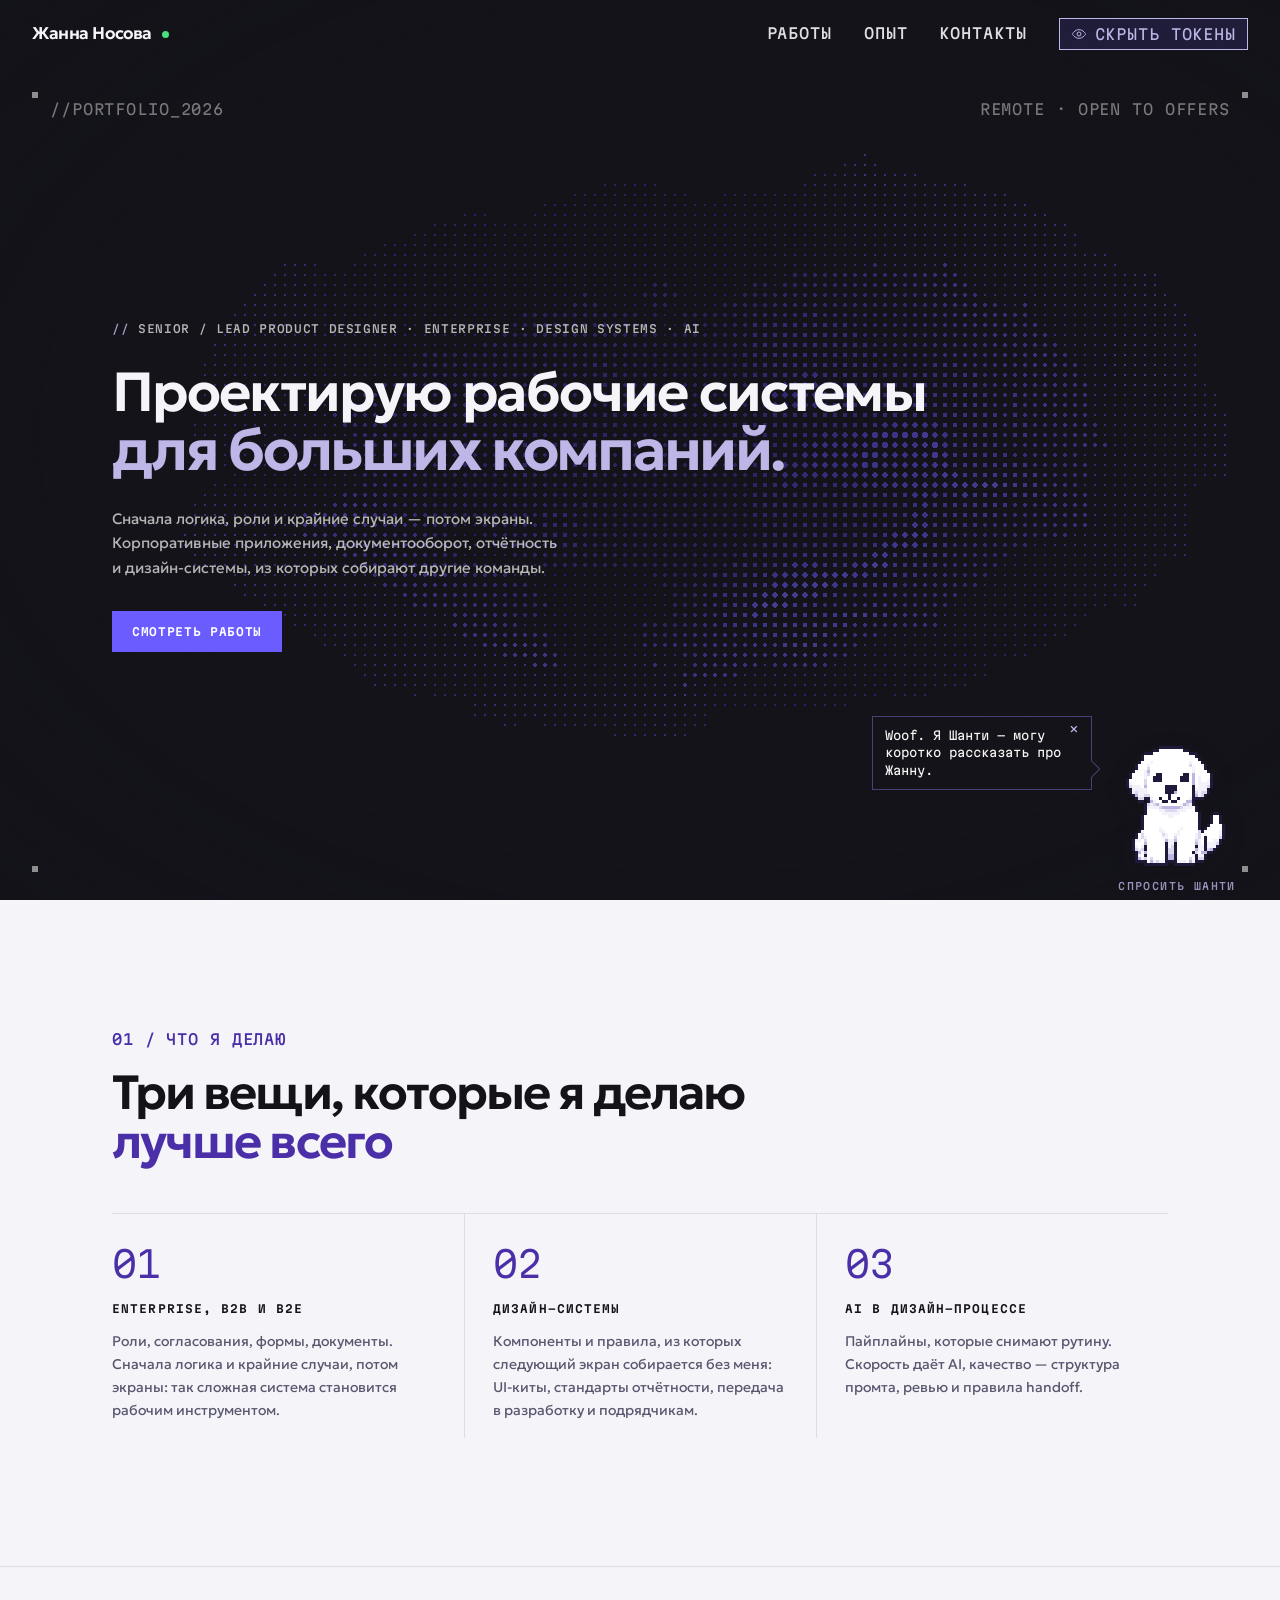
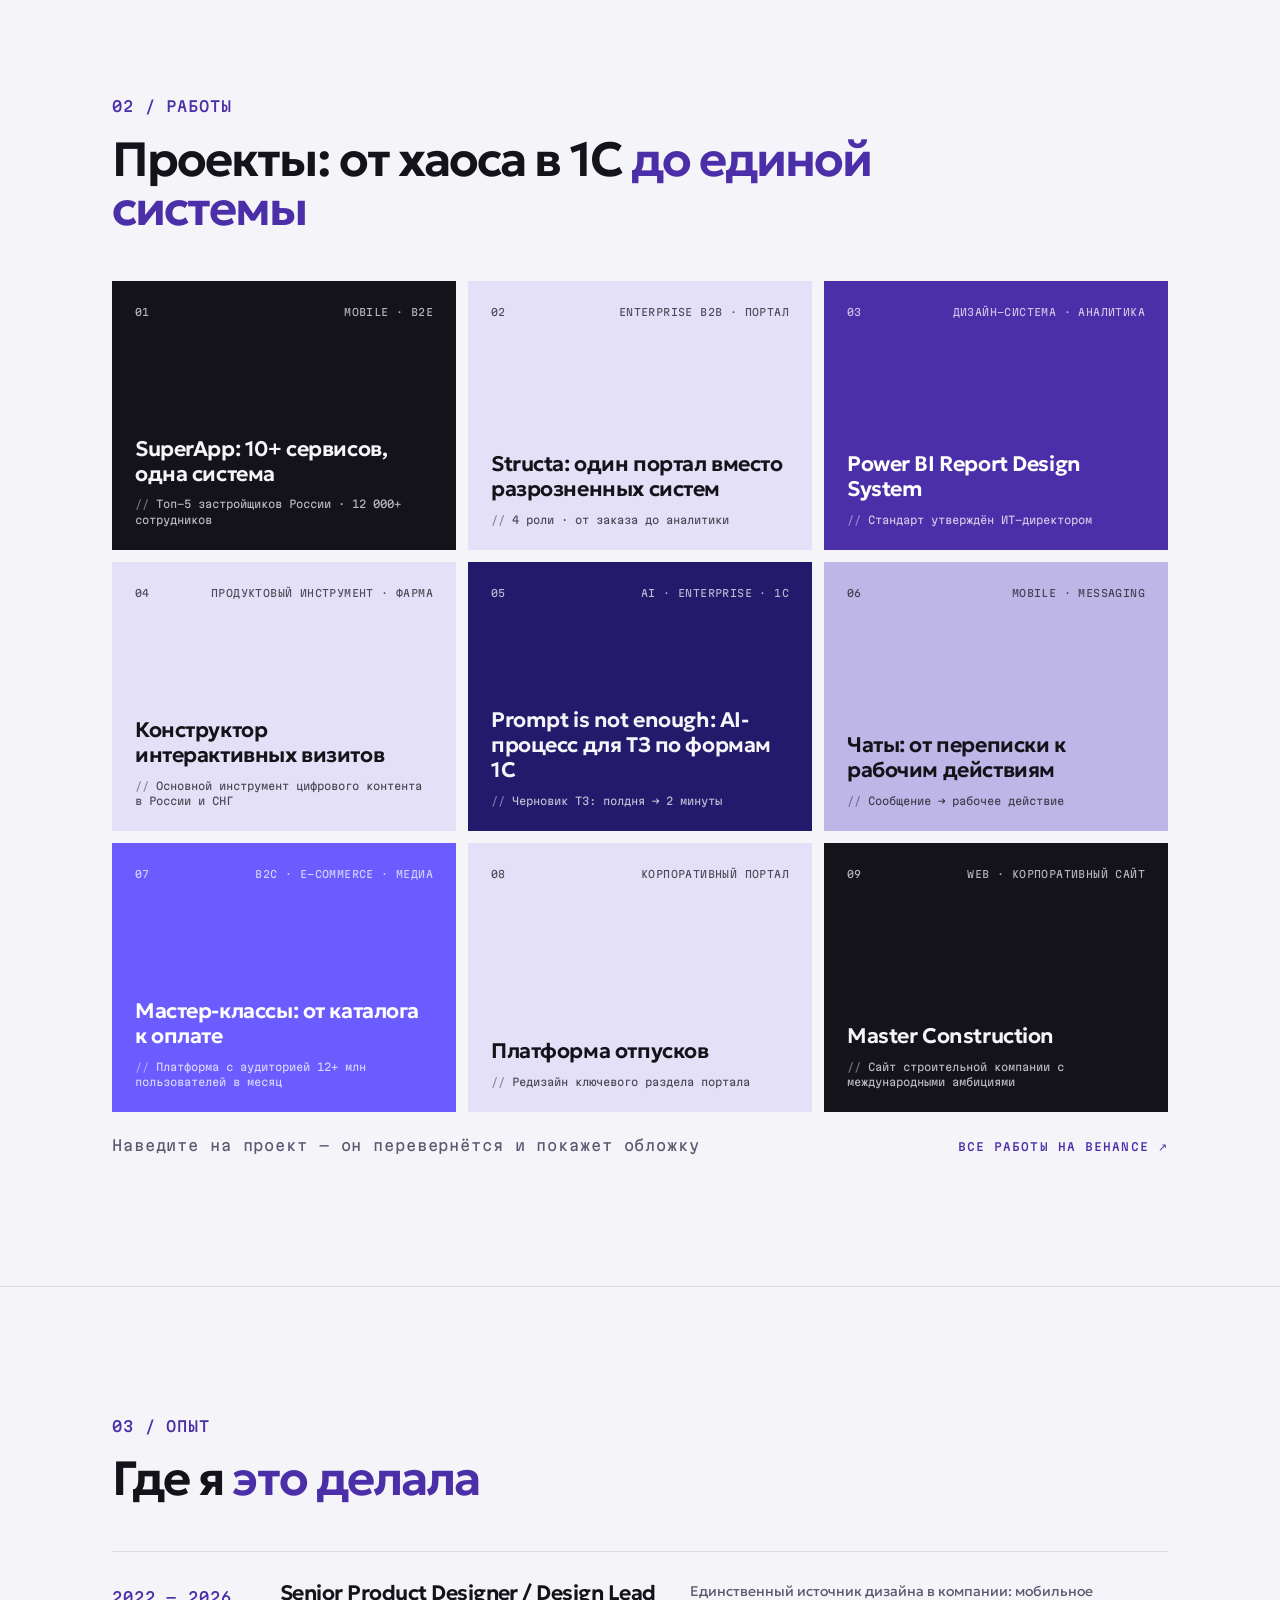
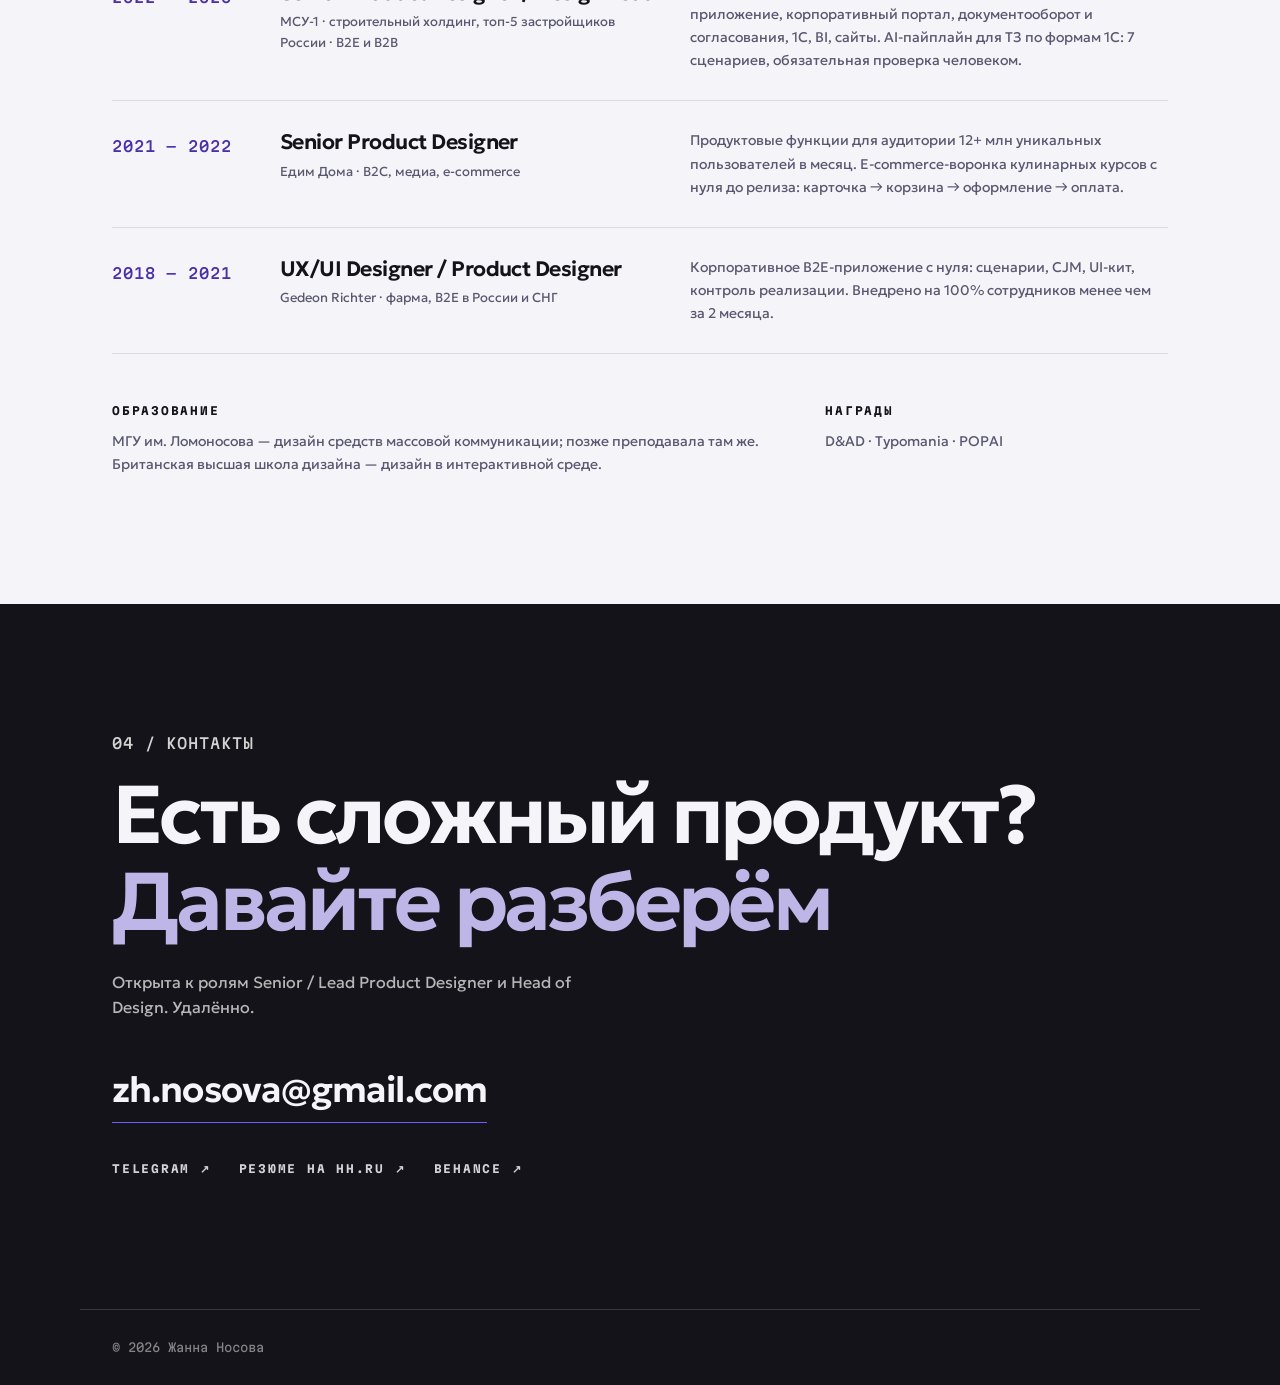
==== index.html @ f38b848e "Add files via upload" ====
<!doctype html>
<html lang="ru">
<head>
<meta charset="utf-8">
<meta name="viewport" content="width=device-width, initial-scale=1">
<title>[точки] Жанна Носова — Senior / Lead Product Designer</title>
<meta name="description" content="Жанна Носова — продуктовый дизайнер уровня Senior / Lead. Enterprise, B2B/B2E, дизайн-системы, AI в дизайн-процессе.">
<link rel="preconnect" href="https://fonts.googleapis.com">
<link rel="preconnect" href="https://fonts.gstatic.com" crossorigin>
<link href="https://fonts.googleapis.com/css2?family=Geologica:wght@300..700&family=Martian+Mono:wght@300..600&display=swap" rel="stylesheet">
<link rel="stylesheet" href="style.css?v=7">
<style>
/* ===== Деликатная версия первого экрана (черновик для сравнения) ===== */
.soft .spec-tag, .soft .spec-guide, .soft .method, .soft .t-arrow { display: none !important; }
.soft .hero__title--spec { padding: 0; margin: 0 0 26px; }
.soft .hero__title--spec .t1 { font-size: clamp(40px, 4.6vw, 80px); font-weight: 600; letter-spacing: -.03em; line-height: 1.02; }
.soft .hero__title--spec .t2 { font-size: clamp(42px, 4.9vw, 86px); line-height: 1.04; color: #bdb6e6; }
.soft .hero .eyebrow { font-size: 11px; opacity: .85; margin-bottom: 26px; }
.soft .hero__lead { font-size: 15px; line-height: 1.65; max-width: 30em; color: rgba(245,245,242,.72); margin-bottom: 30px; }
.soft .hero__cta .btn { padding: 12px 20px; font-size: 11px; }
.soft .hero__glow { opacity: .78; }
.soft .hero::after { content: ""; position: absolute; inset: 0; z-index: 1; pointer-events: none; background: rgba(20,19,26,.34); }
.soft .hero__inner { max-width: calc(var(--container) - 2 * var(--gutter)); }


/* ===== Инспектор: любой элемент раскладывается на токены ===== */
.inspect-hint { display: none; margin-top: 22px; font-family: var(--mono); font-size: 11px; letter-spacing: .04em; color: rgba(245,245,242,.42); }
.inspect-hint b { font-weight: 500; color: rgba(199,194,216,.8); }
@media (pointer: fine) { .inspect-hint { display: block; } }
.ix { position: fixed; inset: 0; z-index: 90; pointer-events: none; opacity: 0; transition: opacity .18s ease; }
.ix.on { opacity: 1; }
.ix__box { position: fixed; outline: 1px solid #bdb6e6; background: rgba(107,92,255,.05); transition: all .16s cubic-bezier(.2,.7,.2,1); }
.ix__content { position: fixed; outline: 1px dashed rgba(143,134,255,.7); transition: all .16s cubic-bezier(.2,.7,.2,1); }
.ix__name { position: fixed; font: 500 10px/1 var(--mono); letter-spacing: .04em; color: #fff; background: #6b5cff; padding: 4px 6px; white-space: nowrap; transition: all .16s cubic-bezier(.2,.7,.2,1); }
.ix__size { position: fixed; font: 500 10px/1 var(--mono); color: #fff; background: rgba(20,19,26,.85); padding: 3px 5px; white-space: nowrap; transition: all .16s cubic-bezier(.2,.7,.2,1); }
.ix__tokens { position: fixed; display: flex; flex-direction: column; gap: 4px; }
.ix__tok { font: 400 10.5px/1.2 var(--mono); color: #e9e7f5; background: rgba(20,19,26,.9); border: 1px solid rgba(143,134,255,.35); padding: 5px 8px; white-space: nowrap; opacity: 0; transform: translateX(-6px); transition: opacity .22s ease, transform .22s ease; }
.ix__tok i { font-style: normal; color: #bdb6e6; margin-right: 8px; }
.ix__tok s { text-decoration: none; display: inline-block; width: 9px; height: 9px; margin-right: 6px; vertical-align: -1px; border: 1px solid rgba(255,255,255,.3); }
.ix.on .ix__tok { opacity: 1; transform: none; }
@media (prefers-reduced-motion: reduce) { .ix, .ix * { transition: none !important; } }

/* ===== Работы: плитки-перевёртыши ===== */
.tiles { display: grid; grid-template-columns: repeat(3, 1fr); gap: 12px; margin-top: 48px; }
@media (max-width: 960px) { .tiles { grid-template-columns: repeat(2, 1fr); } }
@media (max-width: 560px) { .tiles { grid-template-columns: 1fr; } }
.tile { display: block; aspect-ratio: 808 / 632; perspective: 1600px; text-decoration: none; color: var(--fg); outline: none; }
.tile__in { position: relative; display: block; width: 100%; height: 100%; transform-style: preserve-3d; transition: transform .75s cubic-bezier(.2,.7,.2,1); }
@media (hover: hover) { .tile:hover .tile__in { transform: rotateY(180deg); } }
.tile:focus-visible .tile__in, .tile.is-flipped .tile__in { transform: rotateY(180deg); }
.tile:focus-visible { box-shadow: 0 0 0 2px var(--accent); }
.tile__face { position: absolute; inset: 0; display: flex; flex-direction: column; justify-content: space-between; padding: clamp(18px, 1.8vw, 26px); -webkit-backface-visibility: hidden; backface-visibility: hidden; overflow: hidden; }
.tile__front { background: var(--bg); }
.tile__back { transform: rotateY(180deg); background: #14131a; padding: 0; }
.tile__back img { width: 100%; height: 100%; object-fit: cover; }
.tile__top { display: flex; justify-content: space-between; gap: 12px; font-family: var(--mono); font-size: 11px; letter-spacing: .08em; text-transform: uppercase; opacity: .72; }
.tile__tag { text-align: right; }
.tile__bottom { display: flex; flex-direction: column; gap: 10px; }
.tile__title { font-family: var(--sans); font-weight: 600; font-size: clamp(19px, 1.65vw, 25px); line-height: 1.18; letter-spacing: -.02em; max-width: 16em; }
.tile__fact { font-family: var(--mono); font-size: 11.5px; line-height: 1.45; opacity: .74; }
.tile__fact::before { content: "// "; opacity: .6; }
.tile__cta { position: absolute; left: 0; right: 0; bottom: 0; padding: 36px 20px 16px; font-family: var(--mono); font-size: 11px; letter-spacing: .08em; text-transform: uppercase; color: #fff; background: linear-gradient(rgba(20,19,26,0), rgba(20,19,26,.86)); }
.tile__nocover { position: absolute; inset: 0; display: flex; flex-direction: column; justify-content: center; gap: 8px; padding: 26px; background: #14131a; color: #f5f5f2; font-family: var(--sans); font-size: 20px; font-weight: 600; letter-spacing: -.02em; }
.tile__nocover .tile__num { font-family: var(--mono); font-size: 11px; opacity: .6; font-weight: 400; }
.tile__cta--plain { background: none; padding: 0 26px 22px; color: #bdb6e6; }
.tiles__more { display: flex; justify-content: space-between; align-items: baseline; flex-wrap: wrap; gap: 14px 28px; margin-top: 22px; font-family: var(--mono); font-size: 11px; letter-spacing: .04em; color: var(--text-2); }
.tiles__links { display: flex; gap: 28px; flex-wrap: wrap; }
@media (hover: none) { .tiles__more > span:first-child { visibility: hidden; } }
@media (prefers-reduced-motion: reduce) {
  .tile__in { transition: none; transform: none !important; }
  .tile__back { transform: none; opacity: 0; transition: opacity .25s; }
  .tile:hover .tile__back, .tile.is-flipped .tile__back, .tile:focus-visible .tile__back { opacity: 1; }
}

/* ===== Глаз: токены по желанию ===== */
.ix-toggle { display: none; align-items: center; gap: 8px; border: 1px solid currentColor; background: none; color: inherit; cursor: pointer; font-family: var(--mono); font-size: 11px; letter-spacing: .08em; text-transform: uppercase; padding: 7px 11px; line-height: 1; opacity: .75; transition: opacity .2s, background .2s, color .2s, border-color .2s; }
@media (pointer: fine) { .ix-toggle { display: inline-flex; } }
.ix-toggle:hover { opacity: 1; }
.ix-toggle[aria-pressed="true"] { opacity: 1; background: rgba(107,92,255,.14); border-color: #bdb6e6; color: #bdb6e6; }
.hero .ix-toggle[aria-pressed="true"] { color: #bdb6e6; }
.ix-toggle .eye__slash { transition: opacity .2s; }
.ix-toggle .eye__pupil { transition: r .2s; }
.ix-toggle[aria-pressed="true"] .eye__slash { opacity: 0; }
.ix-toggle[aria-pressed="false"] .eye__pupil { opacity: .5; }
.ix-toggle--nav { padding: 7px 9px; margin-right: 4px; }
.ix-toggle--nav .ix-toggle__label { display: none; }
.inspect-hint { display: flex; align-items: center; gap: 14px; flex-wrap: wrap; }
.inspect-hint__note { color: rgba(245,245,242,.4); }
@media not (pointer: fine) { .inspect-hint { display: none; } }
.ix-toggle--hero { color: rgba(245,245,242,.85); border-color: rgba(245,245,242,.3); }
html:not(.ix-enabled) .ix { display: none; }
/* Плитки: переворот медленнее и мягче, с короткой паузой перед стартом */
.tile__in { transition: transform 1.15s cubic-bezier(.45,.05,.2,1); }
@media (hover: hover) { .tile:hover .tile__in { transition-delay: .12s; } }

/* ===== v3: переключатель токенов в шапке, статус — зелёная точка у имени ===== */
.ix-toggle--nav { position: relative; padding: 7px 11px; margin-right: 0; }
.ix-toggle--nav .ix-toggle__label { display: inline; }
.ix-toggle[data-tip]:not([data-tip=""])::after, .avail::after { content: attr(data-tip); position: absolute; top: calc(100% + 10px); right: 0; width: max-content; max-width: 260px; padding: 7px 10px; background: #14131a; color: #e9e7f5; border: 1px solid rgba(143,134,255,.35); font-family: var(--mono); font-size: 10.5px; line-height: 1.4; letter-spacing: .02em; text-transform: none; white-space: normal; text-align: left; opacity: 0; transform: translateY(-4px); pointer-events: none; transition: opacity .2s, transform .2s; z-index: 100; }
.ix-toggle[data-tip]:not([data-tip=""]):hover::after, .avail:hover::after { opacity: 1; transform: none; }
.ix-toggle.is-pinged { animation: ix-ping .9s ease-out; }
@keyframes ix-ping { 0% { box-shadow: 0 0 0 0 rgba(143,134,255,.55); } 100% { box-shadow: 0 0 0 9px rgba(143,134,255,0); } }
@media (prefers-reduced-motion: reduce) { .ix-toggle.is-pinged { animation: none; } }
.logo { display: inline-flex; align-items: center; }
.avail { position: relative; display: inline-flex; align-items: center; padding: 6px 4px 6px 10px; cursor: default; }
.avail i { width: 7px; height: 7px; border-radius: 50%; background: #4ade80; animation: ping 2.4s infinite; }
.avail::after { left: 0; right: auto; font-weight: 400; }
.sr { position: absolute; width: 1px; height: 1px; overflow: hidden; clip: rect(0 0 0 0); white-space: nowrap; }

/* ===== Точечный первый экран (эксперимент) ===== */
.hero.has-canvas .hero__canvas { filter: none; transform: none; image-rendering: pixelated; }
.hero.has-canvas::before { background: radial-gradient(ellipse 85% 80% at 55% 48%, transparent 60%, rgba(20,19,26,.55) 100%); }
.hero__marks { position: absolute; inset: 92px var(--gutter) 28px; z-index: 2; pointer-events: none; }
.hero__marks i { position: absolute; width: 6px; height: 6px; background: rgba(245,245,242,.55); }
.hero__marks i:nth-child(1) { left: 0; top: 0; } .hero__marks i:nth-child(2) { right: 0; top: 0; }
.hero__marks i:nth-child(3) { left: 0; bottom: 0; } .hero__marks i:nth-child(4) { right: 0; bottom: 0; }
.hero__coord { position: absolute; z-index: 2; top: 102px; font: 400 10.5px/1 var(--mono); letter-spacing: .12em; text-transform: uppercase; color: rgba(245,245,242,.45); pointer-events: none; }
.hero__coord--l { left: calc(var(--gutter) + 18px); } .hero__coord--r { right: calc(var(--gutter) + 18px); }
.hero .eyebrow--light::before { content: "// "; color: #bdb6e6; }
@media (max-width: 560px) { .hero__coord { display: none; } }


/* ===== Цветовая шкала: одно индиго от тёмного к светлому ===== */
:root {
  --ink: #14131a; --paper: #f5f5f9; --sand: #f5f5f9;
  --violet-900: #241a6b; --violet-700: #4b2fa8; --violet-500: #6b5cff; --violet-300: #bdb6e6; --violet-100: #e4e0f7;
  --accent: var(--violet-500); --violet-deep: var(--violet-700);
  --line: rgba(20, 19, 26, .10);
}
body { background: var(--paper); }
.section--sand, .section--paper { background: var(--paper); }
.section + .section { border-top: 1px solid var(--line); }
/* мелкий фиолетовый текст на светлом — только violet-700 (контраст 8:1) */
.section .eyebrow, .pillar__num, .also__all, .card__pass, .job__years, .section .tiles__more a { color: var(--violet-700); }
.section .eyebrow::before { color: var(--violet-700); }
.tile__nocover { background: var(--ink); }

/* ===== Тексты v2: длинный заголовок и строка-доказательство ===== */
.soft .hero__title--spec .t1, .soft .hero__title--spec .t2 { font-size: clamp(36px, 4.3vw, 68px); line-height: 1.04; }
.hero__proof { font: 400 11.5px/1.5 var(--mono); letter-spacing: .04em; color: rgba(245,245,242,.62); margin: -14px 0 28px; }
.hero__proof::before { content: "// "; color: var(--violet-300); }
.section__title { max-width: 16em; }
/* ===== Типографика B: Geologica + Martian Mono + Pixelify Sans ===== */
:root { --sans: "Geologica", "Helvetica Neue", Arial, sans-serif; --serif: "Geologica", "Helvetica Neue", Arial, sans-serif; --mono: "Martian Mono", ui-monospace, "SF Mono", Menlo, monospace; --pixel: "Pixelify Sans", var(--mono); }
body { font-feature-settings: normal; }
h1, h2, h3, .logo, .card__title, .job__role, .contact__mail { font-family: var(--sans); font-weight: 600; letter-spacing: -.025em; }
.section__title { font-weight: 600; letter-spacing: -.04em; line-height: 1.02; }
.contact__title { font-weight: 600; letter-spacing: -.045em; }
.hero__title--spec .t1 { font-weight: 600; letter-spacing: -.045em; }
/* пиксельный акцент вместо курсива */
.hero__title--spec .t2, .hero__title--spec .t2 em { font-family: var(--sans); font-style: normal; font-weight: 600; letter-spacing: -.045em; }
.soft .hero__title--spec .t2 { font-size: clamp(40px, 4.6vw, 80px); line-height: 1.02; }
.section__title em, .contact__title em, .hero__title em { font-family: var(--sans); font-style: normal; font-weight: 600; letter-spacing: inherit; }
.pillar__num { font-family: var(--mono); font-style: normal; font-weight: 300; font-size: 36px; letter-spacing: -.02em; opacity: 1; color: var(--violet-700); }
/* Martian Mono шире — подписи чуть мельче */
.eyebrow, .card__pass, .card__foot, .also__label, .job__years, .basis__label, .tile__top, .tile__fact, .tiles__more, .nav a, .btn, .ix-toggle, .hero__coord, .sh-label, .inspect-hint { font-size: .92em; letter-spacing: .06em; }
.tile__top { font-size: 10px; letter-spacing: .04em; } .tile__fact { font-size: 10.5px; letter-spacing: 0; }
.sh-head b { font-family: var(--sans); font-weight: 600; font-size: 16px; letter-spacing: -.01em; }
</style>
<script>document.documentElement.classList.add('js')</script>
</head>
<body class="soft">

<header class="site-header" id="top">
  <a class="logo" href="#top">Жанна Носова<span class="avail" data-tip="Открыта к предложениям · Senior / Lead / Head of Design"><i aria-hidden="true"></i><span class="sr">— открыта к предложениям</span></span></a>
  <nav class="nav" aria-label="Основная навигация">
    <a href="#work">Работы</a>
    <a href="#experience">Опыт</a>
    <a href="#contact">Контакты</a>
    <button class="ix-toggle ix-toggle--nav" type="button" aria-pressed="true" data-tip=""><svg class="eye" viewBox="0 0 24 24" width="16" height="16" aria-hidden="true"><path class="eye__lid" d="M2 12s3.6-6.5 10-6.5S22 12 22 12s-3.6 6.5-10 6.5S2 12 2 12Z" fill="none" stroke="currentColor" stroke-width="1.5"/><circle class="eye__pupil" cx="12" cy="12" r="3" fill="none" stroke="currentColor" stroke-width="1.5"/><path class="eye__slash" d="M4 20 20 4" stroke="currentColor" stroke-width="1.5"/></svg><span class="ix-toggle__label">Скрыть токены</span></button>
  </nav>
</header>

<main>
  <!-- HERO -->
  <section class="hero">
    <div class="hero__glow" aria-hidden="true">
      <div class="gw gw--1"><span class="glow glow--1"></span></div>
      <div class="gw gw--2"><span class="glow glow--2"></span></div>
      <div class="gw gw--3"><span class="glow glow--3"></span></div>
      <canvas class="hero__canvas"></canvas>
    </div>
    <div class="hero__marks" aria-hidden="true"><i></i><i></i><i></i><i></i></div>
    <span class="hero__coord hero__coord--l" aria-hidden="true">//portfolio_2026</span><span class="hero__coord hero__coord--r" aria-hidden="true">remote · open to offers</span>
    <div class="hero__inner">
      <p class="eyebrow eyebrow--light reveal">Senior / Lead Product Designer · Enterprise · Design Systems · AI</p>
      <h1 class="hero__title hero__title--spec reveal">
        <span class="spec-tag spec-tag--top" aria-hidden="true">H1 · Onest 600 · −3.5%</span>
        <span class="t1">Проектирую рабочие системы</span>
        <span class="t2"><span class="t-arrow" aria-hidden="true">→</span><em>для больших компаний.</em></span>
        <span class="spec-tag spec-tag--side" aria-hidden="true">token: accent / italic · Playfair</span>
        <i class="spec-guide spec-guide--v" aria-hidden="true"></i><i class="spec-guide spec-guide--h" aria-hidden="true"></i>
      </h1>
      <p class="hero__lead reveal">Сначала логика, роли и крайние случаи — потом экраны. Корпоративные приложения, документооборот, отчётность и&nbsp;дизайн-системы, из&nbsp;которых собирают другие команды.</p>
      <div class="hero__cta reveal">
        <a class="btn" href="#work">Смотреть работы</a>
        <ol class="method" aria-label="Как я работаю: роли, состояния, компоненты, релиз"><li>роли</li><li>состояния</li><li>компоненты</li><li>релиз</li></ol>
      </div>
    </div>
  </section>

  <!-- WHAT I DO -->
  <section class="section section--sand">
    <div class="container">
      <p class="eyebrow reveal">01 / Что я делаю</p>
      <h2 class="section__title reveal">Три вещи, которые я делаю <em>лучше всего</em></h2>
      <div class="pillars">
        <article class="pillar reveal">
          <span class="pillar__num">01</span>
          <h3 class="pillar__title">Enterprise, B2B и B2E</h3>
          <p>Роли, согласования, формы, документы. Сначала логика и крайние случаи, потом экраны: так сложная система становится рабочим инструментом.</p>
        </article>
        <article class="pillar reveal">
          <span class="pillar__num">02</span>
          <h3 class="pillar__title">Дизайн-системы</h3>
          <p>Компоненты и правила, из которых следующий экран собирается без меня: UI-киты, стандарты отчётности, передача в разработку и подрядчикам.</p>
        </article>
        <article class="pillar reveal">
          <span class="pillar__num">03</span>
          <h3 class="pillar__title">AI в дизайн-процессе</h3>
          <p>Пайплайны, которые снимают рутину. Скорость даёт AI, качество — структура промта, ревью и правила handoff.</p>
        </article>
      </div>
    </div>
  </section>

  <!-- WORK -->
  <section class="section section--paper" id="work">
    <div class="container">
      <p class="eyebrow reveal">02 / Работы</p>
      <h2 class="section__title reveal">Проекты: от хаоса в 1С <em>до единой системы</em></h2>

      <div class="tiles">
        <a class="tile reveal" href="case-superapp.html" style="--bg:#14131a;--fg:#f5f5f9" aria-label="SuperApp: 10+ сервисов, одна система — 12 000+ сотрудников · 200+ объектов">
          <span class="tile__in">
            <span class="tile__face tile__front">
              <span class="tile__top"><span class="tile__num">01</span><span class="tile__tag">Mobile · B2E</span></span>
              <span class="tile__bottom"><span class="tile__title">SuperApp: 10+ сервисов, одна система</span><span class="tile__fact">Топ-5 застройщиков России · 12 000+ сотрудников</span></span>
            </span>
            <span class="tile__face tile__back"><img src="https://mir-s3-cdn-cf.behance.net/projects/808/1fbc66253221441.Y3JvcCwyODgwLDIyNTIsMCwyMjg.png" alt="Обложка кейса «SuperApp: 10+ сервисов, одна система»" loading="lazy"><span class="tile__cta">Открыть кейс →</span></span>
          </span>
        </a>
        <a class="tile reveal" href="https://www.behance.net/gallery/252324641/Structa" target="_blank" rel="noopener" style="--bg:#e4e0f7;--fg:#14131a" aria-label="Structa: один портал вместо разрозненных систем — 4 роли · от заказа до аналитики">
          <span class="tile__in">
            <span class="tile__face tile__front">
              <span class="tile__top"><span class="tile__num">02</span><span class="tile__tag">Enterprise B2B · портал</span></span>
              <span class="tile__bottom"><span class="tile__title">Structa: один портал вместо разрозненных систем</span><span class="tile__fact">4 роли · от заказа до аналитики</span></span>
            </span>
            <span class="tile__face tile__back"><img src="https://mir-s3-cdn-cf.behance.net/projects/808/206932252324641.Y3JvcCwyODgwLDIyNTIsMCwxNzE.png" alt="Обложка кейса «Structa: один портал вместо разрозненных систем»" loading="lazy"><span class="tile__cta">Открыть кейс на Behance ↗</span></span>
          </span>
        </a>
        <a class="tile reveal" href="https://www.behance.net/gallery/254729261/Power-BI-Report-Design-System" target="_blank" rel="noopener" style="--bg:#4b2fa8;--fg:#ffffff" aria-label="Power BI Report Design System — Стандарт утверждён ИТ-директором">
          <span class="tile__in">
            <span class="tile__face tile__front">
              <span class="tile__top"><span class="tile__num">03</span><span class="tile__tag">Дизайн-система · аналитика</span></span>
              <span class="tile__bottom"><span class="tile__title">Power BI Report Design System</span><span class="tile__fact">Стандарт утверждён ИТ-директором</span></span>
            </span>
            <span class="tile__face tile__back"><img src="https://mir-s3-cdn-cf.behance.net/projects/808/db3be2254729261.Y3JvcCw4MDgsNjMyLDAsMA.png" alt="Обложка кейса «Power BI Report Design System»" loading="lazy"><span class="tile__cta">Открыть кейс на Behance ↗</span></span>
          </span>
        </a>
        <a class="tile reveal" href="https://www.behance.net/gallery/256150945/konstruktor-interaktivnyh-vizitov" target="_blank" rel="noopener" style="--bg:#e4e0f7;--fg:#14131a" aria-label="Конструктор интерактивных визитов — Основной инструмент цифрового контента в России и СНГ">
          <span class="tile__in">
            <span class="tile__face tile__front">
              <span class="tile__top"><span class="tile__num">04</span><span class="tile__tag">Продуктовый инструмент · фарма</span></span>
              <span class="tile__bottom"><span class="tile__title">Конструктор интерактивных визитов</span><span class="tile__fact">Основной инструмент цифрового контента в России и СНГ</span></span>
            </span>
            <span class="tile__face tile__back"><img src="https://mir-s3-cdn-cf.behance.net/projects/808/2ddf2f256150945.Y3JvcCwyNDg1LDE5NDQsMzg3LDA.png" alt="Обложка кейса «Конструктор интерактивных визитов»" loading="lazy"><span class="tile__cta">Открыть кейс на Behance ↗</span></span>
          </span>
        </a>
        <a class="tile reveal" href="https://www.behance.net/gallery/252459775/AI-pajplajn-dlja-vizualnyh-tz-po-formam-1s" target="_blank" rel="noopener" style="--bg:#241a6b;--fg:#f5f5f9" aria-label="Prompt is not enough: AI-процесс для ТЗ по формам 1С — Черновик ТЗ: полдня → 2 минуты">
          <span class="tile__in">
            <span class="tile__face tile__front">
              <span class="tile__top"><span class="tile__num">05</span><span class="tile__tag">AI · Enterprise · 1С</span></span>
              <span class="tile__bottom"><span class="tile__title">Prompt is not enough: AI-процесс для ТЗ по формам 1С</span><span class="tile__fact">Черновик ТЗ: полдня → 2 минуты</span></span>
            </span>
            <span class="tile__face tile__back"><img src="https://mir-s3-cdn-cf.behance.net/projects/808/6618d4252459775.Y3JvcCwxMDAxLDc4MywwLDA.png" alt="Обложка кейса «Prompt is not enough: AI-процесс для ТЗ по формам 1С»" loading="lazy"><span class="tile__cta">Открыть кейс на Behance ↗</span></span>
          </span>
        </a>
        <a class="tile reveal" href="https://www.behance.net/gallery/252810037/chaty-ot-perepiski-k-rabochim-dejstvijam" target="_blank" rel="noopener" style="--bg:#bdb6e6;--fg:#14131a" aria-label="Чаты: от переписки к рабочим действиям — Сообщение → рабочее действие">
          <span class="tile__in">
            <span class="tile__face tile__front">
              <span class="tile__top"><span class="tile__num">06</span><span class="tile__tag">Mobile · Messaging</span></span>
              <span class="tile__bottom"><span class="tile__title">Чаты: от переписки к рабочим действиям</span><span class="tile__fact">Сообщение → рабочее действие</span></span>
            </span>
            <span class="tile__face tile__back"><img src="https://mir-s3-cdn-cf.behance.net/projects/808/a82281252810037.Y3JvcCwzMDY4LDI0MDAsNjgsMA.png" alt="Обложка кейса «Чаты: от переписки к рабочим действиям»" loading="lazy"><span class="tile__cta">Открыть кейс на Behance ↗</span></span>
          </span>
        </a>
        <a class="tile reveal" href="https://www.behance.net/gallery/253586225/master-klassy-ot-kataloga-k-oplate" target="_blank" rel="noopener" style="--bg:#6b5cff;--fg:#ffffff" aria-label="Мастер-классы: от каталога к оплате — Платформа с аудиторией 12+ млн пользователей в месяц">
          <span class="tile__in">
            <span class="tile__face tile__front">
              <span class="tile__top"><span class="tile__num">07</span><span class="tile__tag">B2C · e-commerce · медиа</span></span>
              <span class="tile__bottom"><span class="tile__title">Мастер-классы: от каталога к оплате</span><span class="tile__fact">Платформа с аудиторией 12+ млн пользователей в месяц</span></span>
            </span>
            <span class="tile__face tile__back"><img src="https://mir-s3-cdn-cf.behance.net/projects/808/531ca8253586225.Y3JvcCwxMDk2LDg1NywzNDQsODE.png" alt="Обложка кейса «Мастер-классы: от каталога к оплате»" loading="lazy"><span class="tile__cta">Открыть кейс на Behance ↗</span></span>
          </span>
        </a>
        <a class="tile reveal" href="https://www.behance.net/gallery/236096103/Corporate-Portal-Enterprise-Task-Management-System" target="_blank" rel="noopener" style="--bg:#e4e0f7;--fg:#14131a" aria-label="Платформа отпусков — Редизайн ключевого раздела портала">
          <span class="tile__in">
            <span class="tile__face tile__front">
              <span class="tile__top"><span class="tile__num">08</span><span class="tile__tag">Корпоративный портал</span></span>
              <span class="tile__bottom"><span class="tile__title">Платформа отпусков</span><span class="tile__fact">Редизайн ключевого раздела портала</span></span>
            </span>
            <span class="tile__face tile__back"><img src="https://mir-s3-cdn-cf.behance.net/projects/808/d8642d236096103.Y3JvcCwzMDY4LDI0MDAsNjgsMA.png" alt="Обложка кейса «Платформа отпусков»" loading="lazy"><span class="tile__cta">Открыть кейс на Behance ↗</span></span>
          </span>
        </a>
        <a class="tile reveal" href="https://www.behance.net/gallery/236096815/Master-Construction-Corporate-Website" target="_blank" rel="noopener" style="--bg:#14131a;--fg:#f5f5f9" aria-label="Master Construction — Сайт строительной компании с международными амбициями">
          <span class="tile__in">
            <span class="tile__face tile__front">
              <span class="tile__top"><span class="tile__num">09</span><span class="tile__tag">Web · корпоративный сайт</span></span>
              <span class="tile__bottom"><span class="tile__title">Master Construction</span><span class="tile__fact">Сайт строительной компании с международными амбициями</span></span>
            </span>
            <span class="tile__face tile__back"><img src="https://mir-s3-cdn-cf.behance.net/projects/808/3a6353236096815.Y3JvcCw5MjIsNzIxLDIxNiw1NA.png" alt="Обложка кейса «Master Construction»" loading="lazy"><span class="tile__cta">Открыть кейс на Behance ↗</span></span>
          </span>
        </a>
      </div>
      <div class="tiles__more reveal"><span>Наведите на проект — он перевернётся и покажет обложку</span><span class="tiles__links"><a class="also__all also__all--2" href="https://www.behance.net/Zhanna" target="_blank" rel="noopener">Все работы на Behance ↗</a></span></div>
        </div>
  </section>

  <!-- EXPERIENCE -->
  <section class="section section--sand" id="experience">
    <div class="container">
      <p class="eyebrow reveal">03 / Опыт</p>
      <h2 class="section__title reveal">Где я <em>это делала</em></h2>

      <ol class="jobs">
        <li class="job reveal">
          <span class="job__years">2022 — 2026</span>
          <div>
            <h3 class="job__role">Senior Product Designer / Design Lead</h3>
            <p class="job__company">МСУ-1 · строительный холдинг, топ-5 застройщиков России · B2E и B2B</p>
          </div>
          <p class="job__text">Единственный источник дизайна в компании: мобильное приложение, корпоративный портал, документооборот и согласования, 1С, BI, сайты. AI-пайплайн для ТЗ по формам 1С: 7 сценариев, обязательная проверка человеком.</p>
        </li>
        <li class="job reveal">
          <span class="job__years">2021 — 2022</span>
          <div>
            <h3 class="job__role">Senior Product Designer</h3>
            <p class="job__company">Едим Дома · B2C, медиа, e-commerce</p>
          </div>
          <p class="job__text">Продуктовые функции для аудитории 12+ млн уникальных пользователей в месяц. E-commerce-воронка кулинарных курсов с нуля до релиза: карточка → корзина → оформление → оплата.</p>
        </li>
        <li class="job reveal">
          <span class="job__years">2018 — 2021</span>
          <div>
            <h3 class="job__role">UX/UI Designer / Product Designer</h3>
            <p class="job__company">Gedeon Richter · фарма, B2E в России и СНГ</p>
          </div>
          <p class="job__text">Корпоративное B2E-приложение с нуля: сценарии, CJM, UI-кит, контроль реализации. Внедрено на 100% сотрудников менее чем за 2 месяца.</p>
        </li>
      </ol>

      <div class="basis reveal">
        <div>
          <p class="basis__label">Образование</p>
          <p>МГУ им. Ломоносова — дизайн средств массовой коммуникации; позже преподавала там же. Британская высшая школа дизайна — дизайн в интерактивной среде.</p>
        </div>
        <div>
          <p class="basis__label">Награды</p>
          <p>D&amp;AD · Typomania · POPAI</p>
        </div>
      </div>
    </div>
  </section>

  <!-- CONTACT -->
  <section class="contact" id="contact">
    <div class="container">
      <p class="eyebrow eyebrow--light reveal">04 / Контакты</p>
      <h2 class="contact__title reveal">Есть сложный продукт? <em>Давайте разберём</em></h2>
      <p class="contact__lead reveal">Открыта к ролям Senior / Lead Product Designer и Head of Design. Удалённо.</p>
      <a class="contact__mail reveal" href="mailto:zh.nosova@gmail.com">zh.nosova@gmail.com</a>
      <ul class="contact__links reveal">
        <li><a href="https://t.me/zhanna8n" target="_blank" rel="noopener">Telegram ↗</a></li>
        <li><a href="https://hh.ru/resume/bdc3959fff0ea1ea430039ed1f524f33356e49" target="_blank" rel="noopener">Резюме на hh.ru ↗</a></li>
        <li><a href="https://www.behance.net/Zhanna" target="_blank" rel="noopener">Behance ↗</a></li>
      </ul>
    </div>
    <footer class="footer">
      <p>© 2026 Жанна Носова</p>
    </footer>
  </section>
</main>

<script>
  // Шапка: прозрачная над тёмным первым экраном, светлая после прокрутки
  const header = document.querySelector('.site-header');
  const hero = document.querySelector('.hero');
  const onScroll = () => header.classList.toggle('is-solid', window.scrollY > hero.offsetHeight - 80);
  window.addEventListener('scroll', onScroll, { passive: true });
  onScroll();

  // Мягкое появление блоков при прокрутке
  document.documentElement.classList.add('js');
  const io = new IntersectionObserver((entries) => {
    entries.forEach((e) => { if (e.isIntersecting) { e.target.classList.add('is-in'); io.unobserve(e.target); } });
  }, { rootMargin: '0px 0px -8% 0px' });
  document.querySelectorAll('.reveal').forEach((el, i) => { el.style.transitionDelay = (el.closest('.hero') ? i * 90 : 0) + 'ms'; io.observe(el); });
  // Живой фон: WebGL-дымка в тонах Tiffany. Мышь мягко «размывает» её волнами.
  (() => {
    const heroEl = document.querySelector('.hero');
    const canvas = heroEl && heroEl.querySelector('.hero__canvas');
    if (!canvas) return;
    const gl = canvas.getContext('webgl', { premultipliedAlpha: false, antialias: false });
    if (!gl) return; // без WebGL остаётся CSS-свечение
    const still = window.matchMedia('(prefers-reduced-motion: reduce)').matches;

    const vs = 'attribute vec2 a;void main(){gl_Position=vec4(a,0.,1.);}';
    const fs = `
      precision mediump float;
      uniform vec2 uRes; uniform float uTime; uniform vec2 uMouse; uniform float uHover; uniform float uGain;
      float h(vec2 p){ return fract(sin(dot(p, vec2(127.1, 311.7))) * 43758.5453); }
      float n(vec2 p){ vec2 i = floor(p), f = fract(p); f = f*f*(3.-2.*f);
        return mix(mix(h(i), h(i+vec2(1.,0.)), f.x), mix(h(i+vec2(0.,1.)), h(i+vec2(1.,1.)), f.x), f.y); }
      float fbm(vec2 p){ float v = 0., a = .5; for (int i = 0; i < 5; i++){ v += a*n(p); p = p*2.02 + 17.; a *= .5; } return v; }
      uniform float uCell;
      vec4 field(vec2 uv){
        float asp = uRes.x / uRes.y;
        vec2 p = (uv - .5) * vec2(asp, 1.) * 1.2;
        vec2 m = (uMouse - .5) * vec2(asp, 1.) * 1.2;
        float t = uTime * .035;
        float d = length(p - m);
        float infl = uHover * exp(-d*d*1.1);
        p += (m * .06);
        vec2 q = vec2(fbm(p + t), fbm(p + vec2(5.2, 1.3) - t));
        vec2 r = vec2(fbm(p + 3.*q + vec2(1.7, 9.2) + .15*t + infl*(p - m)*1.6),
                      fbm(p + 3.*q + vec2(8.3, 2.8) - .12*t - infl*vec2(-(p-m).y, (p-m).x)*1.4));
        float f = fbm(p + 3.*r);
        vec3 indigo = vec3(.231, .184, .600);
        vec3 violet = vec3(.420, .361, 1.0);    // #6B5CFF
        vec3 lav    = vec3(.741, .714, .902);   // #BDB6E6
        vec3 c = mix(indigo, violet, smoothstep(.25, .85, f));
        c = mix(c, lav, smoothstep(.62, .95, f) * .55);
        vec2 e = (uv - vec2(.55, .5)) * vec2(1.25, 1.55);
        float mask = smoothstep(1.05, .05, length(e));
        float glow = mask * (.45 + .55*f) * uGain * (1. + infl*.6);
        return vec4(c, clamp(glow, 0., 1.));
      }
      void main(){
        // полутоновая точечная сетка: поле считается в центре клетки, размер точки = яркость
        vec2 cell = floor(gl_FragCoord.xy / uCell);
        vec2 ctr = (cell + .5) * uCell;
        vec4 F = field(ctr / uRes);
        vec2 lp = (gl_FragCoord.xy - ctr) / uCell;           // -0.5..0.5 внутри клетки
        float g = smoothstep(.10, .95, F.a);
        float rad = .5 * pow(g, 1.25) * 1.1;
        float dist = length(lp);
        float on = step(dist, rad) * step(.02, g);
        vec3 base = vec3(.078, .075, .102);
        gl_FragColor = vec4(mix(base, F.rgb, on * (.6 + .4*g)), 1.);
      }`;
    const sh = (type, src) => { const o = gl.createShader(type); gl.shaderSource(o, src); gl.compileShader(o); return gl.getShaderParameter(o, gl.COMPILE_STATUS) ? o : null; };
    const v = sh(gl.VERTEX_SHADER, vs), f = sh(gl.FRAGMENT_SHADER, fs);
    if (!v || !f) return;
    const pr = gl.createProgram(); gl.attachShader(pr, v); gl.attachShader(pr, f); gl.linkProgram(pr);
    if (!gl.getProgramParameter(pr, gl.LINK_STATUS)) return;
    gl.useProgram(pr);
    const buf = gl.createBuffer(); gl.bindBuffer(gl.ARRAY_BUFFER, buf);
    gl.bufferData(gl.ARRAY_BUFFER, new Float32Array([-1,-1, 1,-1, -1,1, 1,1]), gl.STATIC_DRAW);
    const loc = gl.getAttribLocation(pr, 'a'); gl.enableVertexAttribArray(loc); gl.vertexAttribPointer(loc, 2, gl.FLOAT, false, 0, 0);
    const U = (k) => gl.getUniformLocation(pr, k);
    const uCell = U('uCell'), uRes = U('uRes'), uTime = U('uTime'), uMouse = U('uMouse'), uHover = U('uHover'), uGain = U('uGain');

    const GAIN = 0.78;    // яркость дымки: 0.6 — тише, 0.9 — ярче
    const EASE = 0.035;   // плавность реакции на мышь: меньше — тягучее
    const SCALE = 1;      // точечная сетка рисуется в полном разрешении
    const CELL = 10;      // шаг точки, px: 7 — мельче и плотнее, 12 — крупнее и графичнее

    const resize = () => {
      const r = heroEl.getBoundingClientRect();
      canvas.width = Math.max(2, Math.round(r.width * SCALE));
      canvas.height = Math.max(2, Math.round(r.height * SCALE));
      gl.viewport(0, 0, canvas.width, canvas.height);
    };
    resize(); window.addEventListener('resize', resize);

    let mx = .5, my = .5, tmx = .5, tmy = .5, hov = 0, thov = 0;
    heroEl.addEventListener('pointermove', (e) => {
      const r = heroEl.getBoundingClientRect();
      tmx = (e.clientX - r.left) / r.width; tmy = 1 - (e.clientY - r.top) / r.height; thov = 1;
    });
    heroEl.addEventListener('pointerleave', () => { thov = 0; });

    let visible = true;
    new IntersectionObserver((en) => { visible = en[0].isIntersecting; }).observe(heroEl);
    heroEl.classList.add('has-canvas');

    const t0 = performance.now();
    const frame = (now) => {
      if (visible) {
        mx += (tmx - mx) * EASE; my += (tmy - my) * EASE; hov += (thov - hov) * EASE;
        gl.uniform2f(uRes, canvas.width, canvas.height); gl.uniform1f(uCell, CELL);
        gl.uniform1f(uTime, still ? 20 : (now - t0) / 1000);
        gl.uniform2f(uMouse, mx, my); gl.uniform1f(uHover, still ? 0 : hov); gl.uniform1f(uGain, GAIN);
        gl.drawArrays(gl.TRIANGLE_STRIP, 0, 4);
      }
      if (!still) requestAnimationFrame(frame);
    };
    requestAnimationFrame(frame);
  })();
</script>


<script>
/* ===== Инспектор токенов: как Inspect в Figma, только на живом сайте =====
   MAP — какие элементы раскладываются и как называются компоненты.
   TOKENS — имена цветов из палитры сайта. Выключен на touch. */
(() => {
  if (!matchMedia('(pointer: fine)').matches) return;
  const MAP = [
    ['.t1', 'H1 / Primary'], ['.t2', 'H1 / Accent'], ['.hero__lead', 'Text / Lead'], ['.hero .eyebrow', 'Eyebrow / Role'],
    ['.btn', 'Button / Primary'], ['.logo', 'Logo'], ['.nav a', 'Nav / Link'], ['.avail', 'Status / Available'],
    ['.section__title', 'H2 / Section'], ['.contact__title', 'H2 / Contact'], ['.eyebrow', 'Eyebrow'],
    ['.pillar__num', 'Pillar / Index'], ['.pillar__title', 'Pillar / Title'], ['.pillar', 'Card / Pillar'],
    ['.tile__title', 'Tile / Title'], ['.tile__fact', 'Tile / Fact'], ['.tile__tag', 'Tile / Tag'], ['.tile__num', 'Tile / Index'], ['.tile', 'Card / Project'], ['.tiles__more', 'Hint'], ['.card__pass', 'Meta / Passport'], ['.card__title', 'Card / Title'], ['.card__result', 'Card / Result'], ['.card__link', 'Link / Arrow'],
    ['.card__media', 'Card / Media'], ['.card', 'Card / Case'],
    ['.job__years', 'Job / Period'], ['.job__role', 'Job / Role'], ['.job__company', 'Job / Company'], ['.job__text', 'Job / Text'], ['.job', 'List / Job'],
    ['.also__label', 'Label'], ['.also__list li', 'List / Item'], ['.also__links a', 'Link'], ['.also', 'Block / More'],
    ['.basis__label', 'Label'], ['.contact__lead', 'Text / Lead'], ['.contact__mail', 'Link / Mail'], ['.contact__links a', 'Link / Contact'],
    ['.section p', 'Text / Body'], ['.footer', 'Footer']
  ];
  const TOKENS = { 'f5f5f2': 'paper', '14131a': 'ink', 'ecebf1': 'sand', '6b5cff': 'accent', '4b2fa8': 'violet/deep', 'bdb6e6': 'lavender', 'c7c2d8': 'lavender/muted', 'ffffff': 'white', '8f86ff': 'accent/soft' };
  const hex = c => { const m = c.match(/[\d.]+/g); if (!m) return null; const [r, g, b, a = 1] = m.map(Number); if (a === 0) return null;
    const h = [r, g, b].map(v => Math.round(v).toString(16).padStart(2, '0')).join(''); return { h, a, name: (TOKENS[h] || '#' + h) + (a < 1 ? ' / ' + Math.round(a * 100) + '%' : '') }; };
  const px = v => Math.round(parseFloat(v));
  const ix = document.createElement('div'); ix.className = 'ix'; ix.setAttribute('aria-hidden', 'true');
  ix.innerHTML = '<div class="ix__box"></div><div class="ix__content"></div><div class="ix__name"></div><div class="ix__size"></div><div class="ix__tokens"></div>';
  document.body.appendChild(ix);
  const [box, content, name, size, toks] = ix.children;
  let cur = null, timer = null;
  const find = el => { for (let n = el; n && n !== document.body; n = n.parentElement) for (const [sel, label] of MAP) if (n.matches(sel)) return [n, label]; return null; };
  function tokens(el) {
    const cs = getComputedStyle(el), out = [];
    const fam = cs.fontFamily.split(',')[0].replace(/"/g, ''), fs = px(cs.fontSize), lh = cs.lineHeight === 'normal' ? '—' : px(cs.lineHeight);
    const hasText = [...el.childNodes].some(n => n.nodeType === 3 && n.textContent.trim()) || el.matches('.t1,.t2,h1,h2,h3,p,a,li');
    if (hasText) {
      out.push(['font', `${fam} ${cs.fontWeight}${cs.fontStyle === 'italic' ? ' italic' : ''}`]);
      out.push(['size', `${fs} / ${lh}`]);
      const ls = parseFloat(cs.letterSpacing); if (ls) out.push(['tracking', `${Math.round(ls / parseFloat(cs.fontSize) * 1000) / 10}%`]);
      if (cs.textTransform === 'uppercase') out.push(['case', 'upper']);
      const c = hex(cs.color); if (c) out.push(['color', c.name, '#' + c.h]);
    }
    const bg = hex(cs.backgroundColor); if (bg) out.push(['fill', bg.name, '#' + bg.h]);
    const bw = parseFloat(cs.borderTopWidth); if (bw) { const bc = hex(cs.borderTopColor); if (bc) out.push(['stroke', `${bw} · ${bc.name}`, '#' + bc.h]); }
    const p = ['Top', 'Right', 'Bottom', 'Left'].map(k => px(cs['padding' + k]));
    if (p.some(Boolean)) out.push(['padding', p[0] === p[2] && p[1] === p[3] ? `${p[0]} · ${p[1]}` : p.join(' · ')]);
    if (cs.display.includes('grid') || cs.display.includes('flex')) { const g = cs.rowGap !== 'normal' ? px(cs.rowGap) : 0, cg = cs.columnGap !== 'normal' ? px(cs.columnGap) : 0; if (g || cg) out.push(['gap', g === cg ? `${g}` : `${g} · ${cg}`]); }
    const r = px(cs.borderTopLeftRadius); if (r) out.push(['radius', r]);
    return out;
  }
  function place() {
    if (!cur) return;
    const el = cur[0], r = el.getBoundingClientRect(), cs = getComputedStyle(el);
    const pl = parseFloat(cs.paddingLeft), pr = parseFloat(cs.paddingRight), pt = parseFloat(cs.paddingTop), pb = parseFloat(cs.paddingBottom);
    Object.assign(box.style, { left: r.left + 'px', top: r.top + 'px', width: r.width + 'px', height: r.height + 'px' });
    const hasPad = pl + pr + pt + pb > 0; content.style.display = hasPad ? 'block' : 'none';
    if (hasPad) Object.assign(content.style, { left: r.left + pl + 'px', top: r.top + pt + 'px', width: Math.max(0, r.width - pl - pr) + 'px', height: Math.max(0, r.height - pt - pb) + 'px' });
    name.style.left = r.left + 'px'; name.style.top = Math.max(4, r.top - 20) + 'px';
    size.textContent = `${Math.round(r.width)} × ${Math.round(r.height)}`;
    size.style.left = r.left + 'px'; size.style.top = r.bottom + 4 + 'px';
    const tw = toks.offsetWidth || 220, right = r.right + 14 + tw < innerWidth - 8;
    toks.style.left = (right ? r.right + 14 : Math.max(8, Math.min(r.left, innerWidth - tw - 8))) + 'px';
    toks.style.top = (right ? r.top : r.bottom + 24) + 'px';
  }
  function show(hit) {
    cur = hit; name.textContent = hit[1];
    toks.innerHTML = tokens(hit[0]).map(([k, v, sw], i) => `<div class="ix__tok" style="transition-delay:${i * 45}ms"><i>${k}</i>${sw ? `<s style="background:${sw}"></s>` : ''}${v}</div>`).join('');
    ix.classList.remove('on'); void ix.offsetWidth; place(); ix.classList.add('on');
    if (Date.now() - (window.__ixPing || 0) > 3500) { window.__ixPing = Date.now(); btns.forEach(b => { b.classList.remove('is-pinged'); void b.offsetWidth; b.classList.add('is-pinged'); }); }
  }
  function hide() { cur = null; ix.classList.remove('on'); }
  let enabled = true;
  try { if (localStorage.getItem('ix') === '0') enabled = false; } catch (e) {}
  const btns = [...document.querySelectorAll('.ix-toggle')];
  function setEnabled(v) {
    enabled = v; document.documentElement.classList.toggle('ix-enabled', v);
    btns.forEach(b => { b.setAttribute('aria-pressed', String(v)); b.title = v ? 'Скрыть токены' : 'Показать токены';
      b.querySelector('.ix-toggle__label').textContent = v ? 'Скрыть токены' : 'Показать токены';
      b.dataset.tip = v ? 'Наведите на любой элемент — он разложится на шрифт, цвет и отступы. Нажмите, чтобы скрыть.' : 'Включите — и любой элемент сайта разложится на токены.'; });
    if (!v) hide();
    try { localStorage.setItem('ix', v ? '1' : '0'); } catch (e) {}
  }
  btns.forEach(b => b.addEventListener('click', () => setEnabled(!enabled)));
  setEnabled(enabled);
  document.addEventListener('pointerover', e => {
    if (!enabled || e.target.closest('.ix-toggle, .sh-dock, .sh-panel')) { clearTimeout(timer); if (cur) timer = setTimeout(hide, 60); return; }
    const hit = find(e.target); clearTimeout(timer);
    if (!hit) { timer = setTimeout(hide, 60); return; }
    if (cur && cur[0] === hit[0]) return;
    timer = setTimeout(() => show(hit), cur ? 40 : 140);
  });
  document.documentElement.addEventListener('pointerleave', hide);
  addEventListener('scroll', place, { passive: true }); addEventListener('resize', place);
})();
</script>

<script>
/* Плитки: на телефоне первое касание переворачивает, второе открывает кейс */
(() => {
  if (!matchMedia('(hover: none)').matches) return;
  document.querySelectorAll('.tile').forEach(t => t.addEventListener('click', e => {
    if (t.classList.contains('is-flipped')) return;
    e.preventDefault();
    document.querySelectorAll('.tile.is-flipped').forEach(o => o.classList.remove('is-flipped'));
    t.classList.add('is-flipped');
  }));
})();
</script>
<!-- ===== Шанти: ассистент портфолио (сценарный, без нейросети) ===== -->
<style>
.sh-dock { position: fixed; right: 18px; bottom: 14px; z-index: 95; display: flex; align-items: flex-end; gap: 10px; pointer-events: none; }
.sh-dog { pointer-events: auto; position: relative; border: 0; padding: 0; background: none; cursor: pointer; width: 140px; height: 110px; transition: transform .35s cubic-bezier(.2,.7,.2,1); animation: sh-breathe 3.2s ease-in-out infinite; transform-origin: 50% 100%; }
.sh-dog img { image-rendering: pixelated; position: absolute; inset: 0; width: 100%; height: 100%; object-fit: contain; object-position: 50% 100%; filter: drop-shadow(0 6px 10px rgba(20,19,26,.18)); }
.sh-dog:hover, .sh-dog:focus-visible { transform: translateY(-3px); animation-play-state: paused; }
.sh-dog.is-sleep { animation-duration: 4.5s; }
.sh-zzz { position: absolute; right: 14px; top: 8px; font: 600 13px/1 var(--mono); color: #bdb6e6; opacity: 0; transition: opacity .4s; pointer-events: none; }
.sh-dog.is-sleep .sh-zzz { opacity: 1; animation: sh-z 2.4s ease-in-out infinite; }
@keyframes sh-z { 0%,100% { transform: translateY(0); opacity: .4; } 50% { transform: translateY(-6px); opacity: 1; } }
.sh-chips.is-busy .sh-chip { opacity: .45; pointer-events: none; }
.sh-dog:focus-visible { outline: 2px solid #6b5cff; outline-offset: 4px; }
@keyframes sh-breathe { 0%,100% { transform: scaleY(1); } 50% { transform: scaleY(.975); } }
.sh-tease { pointer-events: auto; position: relative; max-width: 220px; margin-bottom: 70px; padding: 10px 30px 10px 12px; background: #14131a; color: #f5f5f2; font: 400 12px/1.45 var(--mono); border: 1px solid rgba(143,134,255,.4); opacity: 0; transform: translateY(6px); transition: opacity .3s, transform .3s; }
.sh-tease.is-on { opacity: 1; transform: none; }
.sh-tease::after { content: ""; position: absolute; right: -7px; bottom: 14px; width: 12px; height: 12px; background: #14131a; border-right: 1px solid rgba(143,134,255,.4); border-top: 1px solid rgba(143,134,255,.4); transform: rotate(45deg); }
.sh-tease button { position: absolute; top: 4px; right: 6px; border: 0; background: none; color: #bdb6e6; font: 14px/1 var(--mono); cursor: pointer; }
.sh-panel { position: fixed; right: 18px; bottom: 134px; z-index: 96; width: min(372px, calc(100vw - 24px)); max-height: min(560px, calc(100vh - 170px)); display: flex; flex-direction: column; background: #14131a; color: #f5f5f2; border: 1px solid rgba(143,134,255,.35); box-shadow: 0 24px 60px rgba(20,19,26,.35); opacity: 0; transform: translateY(10px) scale(.98); transform-origin: 100% 100%; pointer-events: none; transition: opacity .25s, transform .25s; }
.sh-panel.is-open { opacity: 1; transform: none; pointer-events: auto; }
.sh-head { display: flex; justify-content: space-between; align-items: flex-start; gap: 12px; padding: 14px 16px 12px; border-bottom: 1px solid rgba(245,245,242,.08); }
.sh-head b { display: block; font: 600 15px/1.2 var(--sans); letter-spacing: -.01em; }
.sh-head span { display: block; margin-top: 4px; font: 400 10.5px/1.3 var(--mono); color: rgba(245,245,242,.5); letter-spacing: .02em; }
.sh-close { border: 0; background: none; color: #bdb6e6; font: 18px/1 var(--mono); cursor: pointer; padding: 2px 4px; }
.sh-log { flex: 1; overflow-y: auto; padding: 14px 16px; display: flex; flex-direction: column; gap: 10px; scroll-behavior: smooth; }
.sh-msg { max-width: 88%; padding: 10px 12px; font: 400 14px/1.5 var(--sans); white-space: pre-line; }
.sh-msg--bot { align-self: flex-start; background: #221e36; border: 1px solid rgba(143,134,255,.18); }
.sh-msg--me { align-self: flex-end; background: #6b5cff; color: #fff; }
.sh-msg a { color: #bdb6e6; text-underline-offset: 3px; }
.sh-msg .sh-links { display: flex; flex-wrap: wrap; gap: 6px 14px; margin-top: 8px; font: 500 11px/1.3 var(--mono); letter-spacing: .06em; text-transform: uppercase; }
.sh-msg .sh-links a { color: #bdb6e6; text-decoration: none; }
.sh-typing { display: inline-flex; gap: 4px; }
.sh-typing i { width: 6px; height: 6px; background: #bdb6e6; animation: sh-dot 1s infinite; }
.sh-typing i:nth-child(2) { animation-delay: .15s; } .sh-typing i:nth-child(3) { animation-delay: .3s; }
@keyframes sh-dot { 0%,100% { opacity: .25; } 50% { opacity: 1; } }
.sh-chips { display: flex; flex-wrap: wrap; gap: 6px; padding: 12px 16px 16px; border-top: 1px solid rgba(245,245,242,.08); }
.sh-chip { border: 1px solid rgba(143,134,255,.45); background: none; color: #e9e7f5; font: 400 12px/1.2 var(--sans); padding: 7px 10px; cursor: pointer; transition: background .2s, border-color .2s; }
.sh-chip:hover { background: rgba(107,92,255,.18); border-color: #bdb6e6; }
.sh-chip.is-used { opacity: .5; }
@media (max-width: 560px) {
  .sh-dog { width: 104px; height: 82px; }
  .sh-panel { right: 12px; bottom: 104px; }
  .sh-tease { margin-bottom: 50px; max-width: 180px; }
}
@media (prefers-reduced-motion: reduce) { .sh-dog { animation: none; } .sh-panel, .sh-tease, .sh-dog img { transition: none; } }

/* v2: Шанти на «горизонте» в правом поле, крупнее, с воздухом; при диалоге голова перекрывает окно */
:root { --sh-w: clamp(124px, 8.6vw, 210px); --sh-h: calc(var(--sh-w) * 352 / 400); --sh-r: max(28px, calc((100vw - 1120px) / 2 - var(--sh-w) - 40px)); --sh-b: clamp(28px, 7vh, 76px); }
.sh-dock { right: var(--sh-r); bottom: var(--sh-b); }
.sh-dog { width: var(--sh-w); height: var(--sh-h); }
.sh-ledge { position: absolute; left: -22%; right: -22%; bottom: 0; height: 1px; background: linear-gradient(90deg, rgba(143,134,255,0), rgba(143,134,255,.7) 22%, rgba(143,134,255,.7) 78%, rgba(143,134,255,0)); pointer-events: none; }
.sh-label { position: absolute; left: 0; right: 0; top: calc(100% + 9px); text-align: center; font: 500 10px/1 var(--mono); letter-spacing: .14em; text-transform: uppercase; color: #bdb6e6; opacity: .8; pointer-events: none; white-space: nowrap; }
.sh-dog:hover .sh-label { opacity: 1; }
.sh-tease { margin-bottom: calc(var(--sh-h) * .62); }
.sh-panel { right: calc(var(--sh-r) - 12px); bottom: calc(var(--sh-b) + var(--sh-h) * .7); z-index: 94; }
.sh-panel .sh-chips { padding-bottom: calc(var(--sh-h) * .3 + 14px); }
.sh-dock { z-index: 97; }
@media (max-width: 560px) { :root { --sh-w: 104px; --sh-r: 14px; --sh-b: 22px; } .sh-panel { right: 12px; } .sh-label { display: none; } }

/* v3: по умолчанию в углу, собаку можно перетащить мышкой; окно диалога следует за ней */
:root { --sh-r: 28px; --sh-b: 28px; }
.sh-ledge { display: none; }
.sh-dog { cursor: grab; touch-action: none; user-select: none; -webkit-user-select: none; -webkit-user-drag: none; }
.sh-dog img, .sh-dog span { pointer-events: none; -webkit-user-drag: none; user-select: none; }
.sh-dock.is-drag .sh-dog { cursor: grabbing; transform: scale(1.06) rotate(-4deg); animation: none; }
.sh-dock.is-drag .sh-tease { opacity: 0; }
.sh-dock.is-free { right: auto; bottom: auto; }
.sh-panel.is-free { right: auto; bottom: auto; transform-origin: 50% 100%; }
@media (max-width: 560px) { :root { --sh-r: 14px; --sh-b: 16px; } }

/* глаза следят за курсором: отдельный слой, шаг = 1 пиксель спрайта */
.sh-dog img.sh-eyel { display: none; filter: none; transition: transform .14s steps(1, end); }
.sh-dog.has-eyes img.sh-eyel { display: block; }
:root { --sh-w: 150px; }
@media (min-width: 1800px) { :root { --sh-w: 200px; } }
@media (max-width: 560px) { :root { --sh-w: 100px; } }
</style>
<div class="sh-dock" aria-live="polite">
  <div class="sh-tease" role="status"><span>Woof. Я Шанти — могу коротко рассказать про Жанну.</span><button type="button" aria-label="Скрыть">×</button></div>
  <button class="sh-dog" type="button" aria-label="Открыть диалог с Шанти — ассистентом портфолио" aria-expanded="false" aria-controls="sh-panel">
    <img src="assets/shanti-v4/idle-snow.png" alt="" width="400" height="352" draggable="false">
    <img class="sh-eyel" src="assets/shanti-v4/eyes-idle-snow.png" alt="" width="400" height="352" draggable="false" aria-hidden="true">
    <span class="sh-zzz" aria-hidden="true">z z</span>
    <span class="sh-ledge" aria-hidden="true"></span><span class="sh-label" aria-hidden="true">спросить Шанти</span>
  </button>
</div>
<section class="sh-panel" id="sh-panel" role="dialog" aria-label="Шанти — ассистент портфолио">
  <div class="sh-head"><div><b>Шанти</b><span>ассистент портфолио · отвечает по сценарию, без нейросети</span></div><button class="sh-close" type="button" aria-label="Закрыть">×</button></div>
  <div class="sh-log"></div>
  <div class="sh-chips"></div>
</section>
<script>
(() => {
  const BE = 'https://www.behance.net/gallery/';
  const Q = [
    { q: 'Кого вы ищете?', roles: true },
    { q: 'Чем она сильна', a: 'Сложные рабочие системы: роли, согласования, документы, 1С. Например, SuperApp для 12 000+ сотрудников — с нуля и в одиночку.', l: [['Кейс SuperApp', 'case-superapp.html']] },
    { q: 'Дизайн-системы', a: 'UI-кит SuperApp на 950+ компонентов и стандарт отчётности Power BI, утверждённый ИТ-директором.', l: [['Power BI на Behance', BE + '254729261/Power-BI-Report-Design-System']] },
    { q: 'AI в работе', a: 'Черновик ТЗ по формам 1С: было полдня, стало 2 минуты. AI пишет черновик, решение принимает человек.', l: [['Кейс на Behance', BE + '252459775/AI-pajplajn-dlja-vizualnyh-tz-po-formam-1s']] },
    { q: 'Как она работает', a: 'Сначала логика, роли и крайние случаи, потом экраны. Пустые состояния и ошибки — часть макета, а не «потом».' },
    { q: 'Сменить тему', skin: true },
    { q: 'Ты настоящая?', a: 'Да. В жизни я белоснежный ретривер. Здесь — в цветах бренда.' },
    { q: 'Как связаться', a: 'Открыта к ролям Senior / Lead / Head of Design, удалённо.', l: [['Почта', 'mailto:zh.nosova@gmail.com'], ['Telegram', 'https://t.me/zhanna8n']] }
  ];
  const CONTACT = [['Написать', 'mailto:zh.nosova@gmail.com'], ['Telegram', 'https://t.me/zhanna8n']];
  const ROLES = [
    { q: 'Product Designer', a: 'End-to-end от сценария до релиза: мобильный B2E SuperApp для 12 000+ сотрудников и e-commerce-воронка мастер-классов для аудитории 12+ млн в месяц. Начните с SuperApp.', l: [['Кейс SuperApp', 'case-superapp.html']].concat(CONTACT) },
    { q: 'Lead / Head of Design', a: 'Единственный дизайнер строительного холдинга из топ-5: SuperApp, порталы, сайт и документооборот. Ставила задачи и принимала работу подрядчиков, согласовывала стандарты с ИТ-директором. Начните с SuperApp.', l: [['Кейс SuperApp', 'case-superapp.html']].concat(CONTACT) },
    { q: 'Design Systems', a: 'UI-кит на 950+ компонентов, по которому работали команда и подрядчики, и стандарт отчётности Power BI для всех команд компании. Начните с Power BI.', l: [['Power BI на Behance', BE + '254729261/Power-BI-Report-Design-System']].concat(CONTACT) }
  ];
  const SKINS = ['snow', 'lavender', 'violet'];
  const SKIN_TXT = { snow: 'Тема: белоснежная.', lavender: 'Тема: лавандовая.', violet: 'Тема: фиолетовая.' };
  const dock = document.querySelector('.sh-dock'), dog = dock.querySelector('.sh-dog'), tease = dock.querySelector('.sh-tease');
  const panel = document.getElementById('sh-panel'), log = panel.querySelector('.sh-log'), chips = panel.querySelector('.sh-chips');
  const reduce = matchMedia('(prefers-reduced-motion: reduce)').matches;
  let skin = 0, started = false, busy = false;
  const ss = (k, v) => { try { return v === undefined ? sessionStorage.getItem(k) : sessionStorage.setItem(k, v); } catch (e) { return null; } };
  const img = dog.querySelector('img'); let pose = 'idle', poseTimer = null, idleTimer = null;
  const EYES = { idle: 1, tilt: 1 };
  const src = (p, s) => `assets/shanti-v4/${p}-${SKINS[s]}.png`;
  const eyel = dog.querySelector('.sh-eyel');
  ['idle', 'tilt'].forEach(p => SKINS.forEach(k => { const i = new Image(); i.src = `assets/shanti-v4/eyes-${p}-${k}.png`; }));
  function placeEyes(p) {
    const on = !!EYES[p]; dog.classList.toggle('has-eyes', on);
    if (on) eyel.src = `assets/shanti-v4/eyes-${p}-${SKINS[skin]}.png`;
  }
  let look = [0, 0];
  addEventListener('pointermove', ev => {
    const r = dog.getBoundingClientRect(), cx = r.left + r.width * .46, cy = r.top + r.height * .3;
    const dx = ev.clientX - cx, dy = ev.clientY - cy, d = Math.hypot(dx, dy);
    const n = d < 24 ? [0, 0] : [Math.abs(dx) / d > .38 ? Math.sign(dx) : 0, Math.abs(dy) / d > .38 ? Math.sign(dy) : 0];
    if (n[0] === look[0] && n[1] === look[1]) return; look = n;
    eyel.style.transform = `translate(${n[0] * 2}%, ${n[1] * 100 / 44}%)`;
  }, { passive: true });
  ['idle','happy','tilt','sleep','shake'].forEach(p => SKINS.forEach((_, k) => { const i = new Image(); i.src = src(p, k); }));
  function setPose(p) { pose = p; img.src = src(p, skin); placeEyes(p); dog.classList.toggle('is-sleep', p === 'sleep'); }
  function flash(p, ms) { clearTimeout(poseTimer); setPose(p); poseTimer = setTimeout(() => setPose(panel.classList.contains('is-open') ? 'tilt' : 'idle'), ms); }
  function setSkin(i) { skin = i; flash('shake', 1400); }
  function wake() { if (pose === 'sleep') setPose(panel.classList.contains('is-open') ? 'tilt' : 'idle'); clearTimeout(idleTimer); idleTimer = setTimeout(() => { if (!panel.classList.contains('is-open')) setPose('sleep'); }, 30000); }
  setPose('idle');
  ['pointermove', 'keydown', 'scroll', 'touchstart'].forEach(ev => addEventListener(ev, wake, { passive: true }));
  wake();
  dog.addEventListener('pointerenter', () => { if (!panel.classList.contains('is-open')) { clearTimeout(poseTimer); setPose('happy'); } });
  dog.addEventListener('pointerleave', () => { if (!panel.classList.contains('is-open') && pose === 'happy') setPose('idle'); });
  function scroll() { log.scrollTop = log.scrollHeight; }
  function add(cls, html) { const d = document.createElement('div'); d.className = 'sh-msg sh-msg--' + cls; d.innerHTML = html; log.appendChild(d); scroll(); return d; }
  function esc(t) { return t.replace(/[&<>]/g, c => ({ '&': '&amp;', '<': '&lt;', '>': '&gt;' }[c])); }
  function say(text, links) {
    return new Promise(res => {
      const d = add('bot', '<span class="sh-typing"><i></i><i></i><i></i></span>');
      setTimeout(() => {
        d.textContent = '';
        const done = () => { if (links) { const w = document.createElement('div'); w.className = 'sh-links'; w.innerHTML = links.map(([t, h]) => `<a href="${h}" ${h.startsWith('http') ? 'target="_blank" rel="noopener"' : ''}>${esc(t)} ↗</a>`).join(''); d.appendChild(w); } scroll(); res(); };
        if (reduce) { d.textContent = text; return done(); }
        let i = 0; const span = document.createElement('span'); d.appendChild(span);
        const tick = () => { i += 2; span.textContent = text.slice(0, i); scroll(); if (i < text.length) setTimeout(tick, 16); else done(); };
        tick();
      }, reduce ? 0 : 550);
    });
  }
  let mode = 'main';
  function chip(label, fn, used) { const b = document.createElement('button'); b.type = 'button'; b.className = 'sh-chip' + (used ? ' is-used' : ''); b.textContent = label; b.addEventListener('click', fn); chips.appendChild(b); }
  function renderChips() {
    chips.innerHTML = '';
    if (mode === 'roles') { ROLES.forEach((r, k) => chip(r.q, () => askRole(k))); chip('← Назад', () => { mode = 'main'; renderChips(); }); return; }
    Q.forEach((it, k) => chip(it.q, () => ask(k), it.used && !it.skin && !it.roles));
  }
  async function run(label, fn) {
    if (busy) return; busy = true; chips.classList.add('is-busy'); add('me', esc(label));
    await fn(); renderChips(); busy = false; chips.classList.remove('is-busy'); flash('happy', 1600);
  }
  function ask(k) {
    const it = Q[k];
    run(it.q, async () => {
      it.used = true;
      if (it.roles) { mode = 'roles'; await say('Выберите роль — дам сводку в три строки.'); }
      else if (it.skin) { const n = (skin + 1) % SKINS.length; setSkin(n); await say(SKIN_TXT[SKINS[n]] + ' Один компонент — любая тема. Так устроены дизайн-системы Жанны.'); }
      else await say(it.a, it.l);
    });
  }
  function askRole(k) { const r = ROLES[k]; run(r.q, async () => { mode = 'main'; await say(r.a, r.l); }); }
  function open() {
    panel.classList.add('is-open'); dog.setAttribute('aria-expanded', 'true'); clearTimeout(poseTimer); setPose('tilt'); tease.classList.remove('is-on'); ss('sh-teased', '1');
    if (!started) { started = true; renderChips(); say('Woof. Я Шанти, ассистент этого сайта. Отвечаю только фактами. С чего начнём?'); }
    setTimeout(() => chips.querySelector('.sh-chip')?.focus({ preventScroll: true }), 50);
  }
  function close() { panel.classList.remove('is-open'); dog.setAttribute('aria-expanded', 'false'); setPose('idle'); wake(); }
  dog.addEventListener('click', () => panel.classList.contains('is-open') ? close() : open());
  panel.querySelector('.sh-close').addEventListener('click', () => { close(); dog.focus(); });
  document.addEventListener('keydown', e => { if (e.key === 'Escape' && panel.classList.contains('is-open')) { close(); dog.focus(); } });
  tease.querySelector('button').addEventListener('click', () => { tease.classList.remove('is-on'); ss('sh-teased', '1'); });
  tease.querySelector('span').addEventListener('click', open);

  /* ---- перетаскивание ---- */
  const KEY = 'sh-pos'; let drag = null, moved = false;
  const ls = (v) => { try { return v === undefined ? JSON.parse(localStorage.getItem(KEY)) : localStorage.setItem(KEY, JSON.stringify(v)); } catch (e) { return null; } };
  function clampPos(x, y) { const r = dock.getBoundingClientRect(); return [Math.min(Math.max(8, x), innerWidth - r.width - 8), Math.min(Math.max(8, y), innerHeight - r.height - 8)]; }
  function placeDock(x, y) { [x, y] = clampPos(x, y); dock.classList.add('is-free'); dock.style.left = x + 'px'; dock.style.top = y + 'px'; placePanel(); }
  function placePanel() {
    if (!dock.classList.contains('is-free')) { if (panel.classList.contains('is-free')) panel.classList.remove('is-free'); panel.style.left = panel.style.top = ''; return; }
    const d = dog.getBoundingClientRect(), pw = panel.offsetWidth, ph = panel.offsetHeight;
    let x = d.left + d.width / 2 - pw / 2; x = Math.min(Math.max(12, x), innerWidth - pw - 12);
    let y = d.top - ph + d.height * .3; if (y < 12) y = Math.min(d.bottom - d.height * .2, innerHeight - ph - 12);
    if (!panel.classList.contains('is-free')) panel.classList.add('is-free'); panel.style.left = x + 'px'; panel.style.top = Math.max(12, y) + 'px';
  }
  dog.addEventListener('dragstart', e => e.preventDefault());
  dog.addEventListener('pointerdown', e => { if (e.button !== 0) return; e.preventDefault(); const r = dock.getBoundingClientRect(); drag = { dx: e.clientX - r.left, dy: e.clientY - r.top, sx: e.clientX, sy: e.clientY }; moved = false; dog.setPointerCapture(e.pointerId); });
  dog.addEventListener('pointermove', e => {
    if (!drag) return;
    if (!moved && Math.hypot(e.clientX - drag.sx, e.clientY - drag.sy) < 6) return;
    if (!moved) { moved = true; dock.classList.add('is-drag'); tease.classList.remove('is-on'); clearTimeout(poseTimer); setPose('happy'); }
    placeDock(e.clientX - drag.dx, e.clientY - drag.dy);
  });
  function endDrag() { if (!drag) return; drag = null; if (moved) { dock.classList.remove('is-drag'); const r = dock.getBoundingClientRect(); ls([r.left / innerWidth, r.top / innerHeight]); setPose(panel.classList.contains('is-open') ? 'tilt' : 'idle'); } }
  dog.addEventListener('pointerup', endDrag); dog.addEventListener('pointercancel', endDrag);
  dog.addEventListener('click', e => { if (moved) { e.stopImmediatePropagation(); e.preventDefault(); moved = false; } }, true);
  dog.addEventListener('dblclick', () => { dock.classList.remove('is-free'); dock.style.left = dock.style.top = ''; try { localStorage.removeItem(KEY); } catch (e) {} placePanel(); });
  const saved = ls(); if (saved && saved.length === 2) requestAnimationFrame(() => placeDock(saved[0] * innerWidth, saved[1] * innerHeight));
  addEventListener('resize', () => { if (dock.classList.contains('is-free')) { const r = dock.getBoundingClientRect(); placeDock(r.left, r.top); } });
  dog.addEventListener('click', () => requestAnimationFrame(placePanel));
  dog.title = 'Перетащите меня куда удобно · двойной клик — вернуть в угол';
  if (!ss('sh-teased')) setTimeout(() => { if (!panel.classList.contains('is-open')) tease.classList.add('is-on'); }, 3500);
})();
</script>

</body>
</html>
---- style.css ----
/* ============ Токены ============ */
:root {
  --ink: #14131a;          /* тёмный фон и основной текст */
  --paper: #f5f5f2;        /* светлый фон */
  --sand: #ecebf1;         /* тёплый бежевый фон секций */
  --stone: #e2e1ea;        /* подложка изображений */
  --muted: #b9b6c8;        /* второстепенный на тёмном */
  --text-2: #5a5870;       /* второстепенный на светлом */
  --line: rgba(20, 19, 26, .14);
  --line-light: rgba(245, 245, 242, .16);
  --accent: #6b5cff;       /* малиновый акцент */
  --accent-hover: #5646f0;

  --serif: "Playfair Display", Georgia, "Times New Roman", serif;
  --sans: "Onest", "Helvetica Neue", Arial, sans-serif;
  --mono: "JetBrains Mono", ui-monospace, "SF Mono", Menlo, monospace;
  --violet-deep: #4b2fa8;

  --container: 1120px;
  --gutter: clamp(20px, 4vw, 32px);
  --section-y: clamp(80px, 11vw, 128px);
}

/* ============ База ============ */
*, *::before, *::after { box-sizing: border-box; }
html { scroll-behavior: smooth; -webkit-text-size-adjust: 100%; }
body {
  margin: 0;
  background: var(--paper);
  color: var(--ink);
  font-family: var(--sans);
  font-size: 16px;
  line-height: 1.6;
  -webkit-font-smoothing: antialiased;
  text-rendering: optimizeLegibility;
}
img { display: block; max-width: 100%; }
a { color: inherit; }
h1, h2, h3 { margin: 0; font-family: var(--serif); font-weight: 700; }
p { margin: 0; }
.container { max-width: var(--container); margin: 0 auto; padding: 0 var(--gutter); }

.eyebrow {
  font-size: 11px;
  font-weight: 600;
  letter-spacing: .18em;
  text-transform: uppercase;
  color: var(--accent);
  margin-bottom: 16px;
}
.eyebrow--light { color: rgba(245, 245, 242, .85); }

/* ============ Шапка ============ */
.site-header {
  position: fixed; inset: 0 0 auto 0; z-index: 10;
  display: flex; align-items: center; justify-content: space-between;
  padding: 18px var(--gutter);
  color: var(--paper);
  transition: background-color .35s ease, color .35s ease, padding .35s ease, box-shadow .35s ease;
}
.site-header.is-solid {
  background: rgba(236, 235, 241, .94);
  backdrop-filter: blur(10px);
  -webkit-backdrop-filter: blur(10px);
  color: var(--ink);
  padding-top: 12px; padding-bottom: 12px;
  box-shadow: 0 1px 0 var(--line);
}
.logo { font-family: var(--serif); font-weight: 700; font-size: 17px; text-decoration: none; }
.nav { display: flex; gap: clamp(16px, 3vw, 32px); }
.nav a {
  font-size: 11px; font-weight: 600; letter-spacing: .14em; text-transform: uppercase;
  text-decoration: none; opacity: .9;
}
.nav a:hover { opacity: 1; color: var(--accent); }

/* ============ Первый экран ============ */
.hero {
  min-height: 100vh; min-height: 100svh;
  background: var(--ink);
  color: var(--paper);
  display: flex; flex-direction: column; justify-content: center;
  padding: 120px var(--gutter) 48px;
}
.hero__inner { width: 100%; max-width: 1440px; margin: 0 auto; flex: 1; display: flex; flex-direction: column; justify-content: center; }
.hero__title {
  font-size: clamp(52px, 8.4vw, 120px);
  line-height: 1.04;
  letter-spacing: -0.012em;
  margin: 4px 0 28px;
}
.hero__title em { font-style: italic; color: var(--muted); }
.hero__lead {
  max-width: 34em;
  font-size: clamp(15px, 1.3vw, 17px);
  line-height: 1.65;
  color: rgba(245, 245, 242, .82);
  margin-bottom: 36px;
}
.btn {
  align-self: flex-start;
  display: inline-block;
  background: var(--accent);
  color: #fff;
  font-size: 11px; font-weight: 700; letter-spacing: .16em; text-transform: uppercase;
  text-decoration: none;
  padding: 15px 26px;
  transition: background-color .2s ease, transform .2s ease;
}
.btn:hover { background: var(--accent-hover); transform: translateY(-1px); }

.hero__facts {
  width: 100%; max-width: 1440px; margin: 64px auto 0;
  display: grid; grid-template-columns: repeat(3, 1fr);
  border-top: 1px solid var(--line-light);
}
.hero__facts div { padding: 24px 24px 0 0; }
.hero__facts div + div { padding-left: 24px; border-left: 1px solid var(--line-light); }
.hero__facts dt { font-family: var(--serif); font-weight: 700; font-size: clamp(26px, 2.6vw, 36px); line-height: 1.1; margin-bottom: 8px; }
.hero__facts dd { margin: 0; font-size: 13px; line-height: 1.55; color: rgba(245, 245, 242, .62); max-width: 26em; }

/* ============ Свечение первого экрана ============
   Тона сняты с кадров фона tiffanyokeeffe.com: фиолетовое ядро, индиго по краям,
   сливово-розовый отлив, тёмная виньетка. Прозрачность слоя как у неё — 0.45.
   Настройки: --glow-opacity, цвета --glow-*, blur, длительности, --parallax. */
.hero { position: relative; overflow: hidden; isolation: isolate;
  --glow-opacity: .62;
  --glow-core: #4b2fa8;   /* фиолетовое ядро */
  --glow-deep: #241a6b;   /* индиго */
  --glow-plum: #3a2a7a;   /* сливово-розовый */
  --parallax: 1;          /* сила реакции на мышь: 0 — выкл */
  --px: 0; --py: 0; --cx: 50%; --cy: 50%; --con: 0;
}
.hero__inner, .hero__facts { position: relative; z-index: 2; }
.hero__glow { position: absolute; inset: 0; z-index: 0; opacity: var(--glow-opacity); pointer-events: none; }
.gw { position: absolute; inset: 0; will-change: transform; }
.gw--1 { transform: translate3d(calc(var(--px) * 3.5vw * var(--parallax)), calc(var(--py) * 3vw * var(--parallax)), 0); }
.gw--2 { transform: translate3d(calc(var(--px) * -2.5vw * var(--parallax)), calc(var(--py) * -2vw * var(--parallax)), 0); }
.gw--3 { transform: translate3d(calc(var(--px) * 5vw * var(--parallax)), calc(var(--py) * 4vw * var(--parallax)), 0); }
.glow { position: absolute; border-radius: 50%; filter: blur(70px); will-change: transform; }
.glow--1 { width: min(72vw, 1000px); height: min(72vw, 1000px); left: 50%; top: 50%; margin: calc(min(72vw, 1000px) / -2) 0 0 calc(min(72vw, 1000px) / -2);
  background: radial-gradient(circle, rgba(75,47,168,.9) 0%, rgba(75,47,168,.5) 40%, transparent 72%);
  animation: breathe-1 18s ease-in-out infinite alternate; }
.glow--2 { width: min(56vw, 780px); height: min(56vw, 780px); left: 8%; top: 5%;
  background: radial-gradient(circle, rgba(36,26,107,.8) 0%, transparent 70%);
  animation: breathe-2 24s ease-in-out infinite alternate; }
.glow--3 { width: min(54vw, 760px); height: min(54vw, 760px); right: 4%; bottom: -25%;
  background: radial-gradient(circle, rgba(58,42,122,.85) 0%, transparent 70%);
  animation: breathe-3 30s ease-in-out infinite alternate; }
/* Живой WebGL-фон; CSS-пятна ниже остаются запасным вариантом */
.hero__canvas { position: absolute; inset: 0; width: 100%; height: 100%; display: block; filter: blur(22px); transform: scale(1.08); }
.hero:not(.has-canvas) .hero__canvas { display: none; }
.hero.has-canvas .gw { display: none; }
.hero.has-canvas .hero__glow { opacity: 1; }
/* Виньетка: края темнее, как в исходнике */
.hero::before { content: ""; position: absolute; inset: 0; z-index: 1; pointer-events: none;
  background: radial-gradient(ellipse 75% 70% at 55% 45%, transparent 30%, rgba(20,19,26,.55) 70%, rgba(20,19,26,.92) 100%); }
.hero.has-canvas::before { background: radial-gradient(ellipse 80% 75% at 55% 48%, transparent 55%, rgba(20,19,26,.5) 100%); }
/* Лёгкое зерно */
.hero__glow::after { content: ""; position: absolute; inset: 0; opacity: .07; mix-blend-mode: overlay;
  background-image: url("data:image/svg+xml,%3Csvg xmlns='http://www.w3.org/2000/svg' width='160' height='160'%3E%3Cfilter id='n'%3E%3CfeTurbulence type='fractalNoise' baseFrequency='.9' numOctaves='2' stitchTiles='stitch'/%3E%3C/filter%3E%3Crect width='100%25' height='100%25' filter='url(%23n)'/%3E%3C/svg%3E"); }
@keyframes breathe-1 { 0% { transform: translate(0,0) scale(1); opacity: .85; } 50% { opacity: 1; } 100% { transform: translate(-6vw, 5vw) scale(1.12); opacity: .8; } }
@keyframes breathe-2 { 0% { transform: translate(0,0) scale(1); opacity: .7; } 100% { transform: translate(8vw, 6vw) scale(1.18); opacity: 1; } }
@keyframes breathe-3 { 0% { transform: translate(0,0) scale(1.05); opacity: 1; } 100% { transform: translate(-10vw, -6vw) scale(.92); opacity: .75; } }
@media (prefers-reduced-motion: reduce) { .glow { animation: none; } .gw { transform: none; } }
@media (max-width: 720px) {
  .glow--1 { width: 130vw; height: 130vw; left: -10vw; top: -20vw; margin: 0; }
  .glow--2 { width: 100vw; height: 100vw; left: -40vw; top: 40vh; }
  .glow--3 { width: 110vw; height: 110vw; right: -40vw; bottom: -30vw; }
  .glow { filter: blur(50px); }
}

/* ============ Секции ============ */
.section { padding: var(--section-y) 0; }
.section--sand { background: var(--sand); }
.section--paper { background: var(--paper); }
.section__title {
  font-size: clamp(34px, 4vw, 48px);
  line-height: 1.12;
  margin-bottom: clamp(32px, 4vw, 48px);
}

/* Что я делаю */
.pillars { display: grid; grid-template-columns: repeat(3, 1fr); border-top: 1px solid var(--line); }
.pillar { padding: 32px 28px 16px 0; }
.pillar + .pillar { padding-left: 28px; border-left: 1px solid var(--line); }
.pillar__num { display: block; font-family: var(--serif); font-weight: 700; font-size: 34px; line-height: 1; color: var(--muted); margin-bottom: 18px; }
.pillar__title { font-family: var(--sans); font-size: 11px; font-weight: 700; letter-spacing: .16em; text-transform: uppercase; margin-bottom: 12px; }
.pillar p { font-size: 14px; line-height: 1.65; color: var(--text-2); }

/* Карточки работ */
.cards { display: grid; grid-template-columns: repeat(2, 1fr); gap: 2px; background: var(--line); border: 1px solid var(--line); }
.card { background: var(--paper); display: flex; flex-direction: column; }
.card__media { display: block; aspect-ratio: 16 / 10; background: var(--stone); overflow: hidden; }
.card__media img { width: 100%; height: 100%; object-fit: cover; object-position: center; transition: transform .8s cubic-bezier(.2, .7, .2, 1); }
.card:hover .card__media img { transform: scale(1.03); }
.card__body { padding: 28px 28px 24px; display: flex; flex-direction: column; flex: 1; }
.card__meta { font-size: 11px; font-weight: 600; letter-spacing: .12em; text-transform: uppercase; color: var(--text-2); margin-bottom: 10px; }
.card__title { font-size: clamp(22px, 2vw, 26px); line-height: 1.2; margin-bottom: 12px; }
.card__text { font-size: 14px; line-height: 1.65; color: var(--text-2); margin-bottom: 20px; }
.tags { list-style: none; margin: 0 0 24px; padding: 0; display: flex; flex-wrap: wrap; gap: 6px; }
.tags li { font-size: 10px; font-weight: 600; letter-spacing: .12em; text-transform: uppercase; color: var(--text-2); border: 1px solid var(--line); padding: 5px 9px; }
.card__link {
  margin-top: auto;
  display: flex; justify-content: space-between; align-items: center;
  padding-top: 16px; border-top: 1px solid var(--line);
  font-size: 11px; font-weight: 700; letter-spacing: .14em; text-transform: uppercase;
  color: var(--accent); text-decoration: none;
}
.card__link span { font-size: 16px; transition: transform .25s ease; }
.card__link:hover span { transform: translate(3px, -3px); }

.card--wide { grid-column: 1 / -1; flex-direction: row; }
.card--wide .card__media { flex: 1.25; aspect-ratio: auto; min-height: 360px; }
.card--wide .card__body { flex: 1; padding: 40px; justify-content: center; }

.archive { margin-top: 32px; font-size: 14px; color: var(--text-2); }
.archive a { color: var(--accent); text-decoration: none; font-weight: 600; }

/* Опыт */
.jobs { list-style: none; margin: 0; padding: 0; border-top: 1px solid var(--line); }
.job {
  display: grid; grid-template-columns: 140px minmax(0, 1fr) minmax(0, 1.25fr); gap: 28px;
  padding: 28px 0; border-bottom: 1px solid var(--line);
}
.job__years { font-size: 12px; font-weight: 600; letter-spacing: .08em; color: var(--text-2); padding-top: 6px; }
.job__role { font-size: 21px; line-height: 1.25; margin-bottom: 6px; }
.job__company { font-size: 13px; color: var(--text-2); }
.job__text { font-size: 14px; line-height: 1.65; color: var(--text-2); }

.basis { display: grid; grid-template-columns: 2fr 1fr; gap: 28px; margin-top: 48px; }
.basis p { font-size: 14px; line-height: 1.65; color: var(--text-2); }
.basis .basis__label { font-size: 11px; font-weight: 700; letter-spacing: .16em; text-transform: uppercase; color: var(--ink); margin-bottom: 10px; }

/* Контакты */
.contact { background: var(--ink); color: var(--paper); padding-top: var(--section-y); }
.contact__title { font-size: clamp(44px, 6.4vw, 88px); line-height: 1.06; letter-spacing: -0.01em; margin-bottom: 24px; }
.contact__title em { font-style: italic; color: var(--muted); }
.contact__lead { font-size: 16px; color: rgba(245, 245, 242, .72); margin-bottom: 40px; max-width: 32em; }
.contact__mail {
  display: inline-block;
  font-family: var(--serif); font-weight: 700; font-size: clamp(24px, 3vw, 36px);
  text-decoration: none; border-bottom: 1px solid var(--accent); padding-bottom: 4px;
  transition: color .2s ease;
}
.contact__mail:hover { color: var(--muted); }
.contact__links { list-style: none; padding: 0; margin: 32px 0 0; display: flex; flex-wrap: wrap; gap: 28px; }
.contact__links a { font-size: 11px; font-weight: 700; letter-spacing: .16em; text-transform: uppercase; text-decoration: none; opacity: .85; }
.contact__links a:hover { opacity: 1; color: var(--accent); }
.footer { max-width: var(--container); margin: var(--section-y) auto 0; padding: 28px var(--gutter); border-top: 1px solid var(--line-light); }
.footer p { font-size: 12px; color: rgba(245, 245, 242, .5); }

/* ============ Появление ============ */
.js .reveal { opacity: 0; transform: translateY(18px); transition: opacity .8s ease, transform .8s cubic-bezier(.2, .7, .2, 1); }
.js .reveal.is-in { opacity: 1; transform: none; }
@media (prefers-reduced-motion: reduce) {
  html { scroll-behavior: auto; }
  .js .reveal { opacity: 1; transform: none; transition: none; }
}

:focus-visible { outline: 2px solid var(--accent); outline-offset: 3px; }

/* ============ Адаптив ============ */
@media (max-width: 900px) {
  .card--wide { flex-direction: column; }
  .card--wide .card__media { aspect-ratio: 16 / 10; min-height: 0; }
  .card--wide .card__body { padding: 28px 28px 24px; }
  .job { grid-template-columns: 1fr; gap: 8px; }
  .job__years { padding-top: 0; }
}
@media (max-width: 720px) {
  .nav a:not([href="#contact"]) { display: none; }
  .hero { padding-top: 104px; }
  .hero__facts { grid-template-columns: 1fr; margin-top: 48px; }
  .hero__facts div, .hero__facts div + div { padding: 18px 0; border-left: 0; }
  .hero__facts div + div { border-top: 1px solid var(--line-light); }
  .pillars { grid-template-columns: 1fr; }
  .pillar, .pillar + .pillar { padding: 28px 0 20px; border-left: 0; }
  .pillar + .pillar { border-top: 1px solid var(--line); }
  .cards { grid-template-columns: 1fr; }
  .card__body, .card--wide .card__body { padding: 24px 20px 20px; }
  .basis { grid-template-columns: 1fr; }
}


/* ============ Indigo: типографическая система в три слоя ============
   Playfair — эмоция (крупные заголовки) · Onest — ясность (текст) · JetBrains Mono — система (метки, цифры, теги) */
.eyebrow, .nav a, .btn, .card__meta, .tags li, .card__link, .job__years, .basis .basis__label,
.contact__links a, .pillar__title, .archive, .footer p { font-family: var(--mono); }
.eyebrow { font-size: 11px; font-weight: 500; letter-spacing: .14em; }
.nav a { font-weight: 500; letter-spacing: .1em; }
.btn { font-weight: 600; letter-spacing: .12em; }
.pillar__title { font-weight: 600; letter-spacing: .1em; }
.tags li { font-weight: 500; letter-spacing: .06em; border-radius: 2px; }
.tags li::before { content: "["; margin-right: .45em; opacity: .5; }
.tags li::after { content: "]"; margin-left: .45em; opacity: .5; }
.job__years { font-size: 12px; font-weight: 500; letter-spacing: .04em; color: var(--violet-deep); }
.card__meta { font-weight: 500; letter-spacing: .08em; }
.archive { font-size: 12px; }

/* Эмоция: курсив-акцент в заголовках разделов */
.section__title em { font-style: italic; color: var(--violet-deep); }
.pillar__num { color: var(--violet-deep); opacity: .35; font-style: italic; }

/* Цифры первого экрана: подпись как комментарий в коде */
.hero__facts dd { font-family: var(--mono); font-size: 12px; letter-spacing: .01em; }
.hero__facts dd::before { content: "// "; color: #8f86ff; }

/* Карточки: холодная подложка и сигнальная линия при наведении */
.card { position: relative; }
.card::after { content: ""; position: absolute; left: 0; right: 0; top: 0; height: 2px; background: var(--accent); transform: scaleX(0); transform-origin: left; transition: transform .5s cubic-bezier(.2,.7,.2,1); }
.card:hover::after { transform: scaleX(1); }

/* Ссылки и почта */
.contact__mail { border-bottom-color: var(--accent); }
.contact__title em, .hero__title em { color: #bdb6e6; }
body { font-feature-settings: "ss01" on; }


/* ============ v3: заголовок как размеченный макет ============ */
.hero__title--spec { position: relative; display: inline-flex; flex-direction: column; align-self: flex-start; padding: 22px 0 18px; margin: 4px 0 30px; }
.hero__title--spec .t1 { font-family: var(--sans); font-weight: 600; font-size: clamp(46px, 7.4vw, 112px); line-height: .98; letter-spacing: -.035em; }
.hero__title--spec .t2 { font-family: var(--serif); font-weight: 700; font-style: italic; font-size: clamp(50px, 8vw, 122px); line-height: 1.02; color: #bdb6e6; display: flex; align-items: baseline; gap: .22em; }
.hero__title--spec .t2 em { font-style: italic; color: inherit; }
.t-arrow { font-family: var(--sans); font-style: normal; font-weight: 300; font-size: .72em; color: #8f86ff; transform: translateY(-.05em); }
.spec-tag { position: absolute; font-family: var(--mono); font-size: 11px; font-weight: 400; letter-spacing: .06em; color: #8f86ff; white-space: nowrap; opacity: 0; transition: opacity .8s ease .9s; }
.spec-tag--top { top: -4px; left: 0; }
.spec-tag--side { right: 0; bottom: -8px; transform: translateX(calc(100% + 24px)); }
.spec-guide { position: absolute; pointer-events: none; opacity: 0; transition: opacity .8s ease 1.1s, background-color .3s ease; }
.spec-guide--v { left: -18px; top: 18px; bottom: 16px; width: 1px; background: rgba(143,134,255,.55); }
.spec-guide--v::before, .spec-guide--v::after { content: ""; position: absolute; left: -4px; width: 9px; height: 1px; background: inherit; }
.spec-guide--v::before { top: 0; } .spec-guide--v::after { bottom: 0; }
.spec-guide--h { left: -32px; right: -48px; top: 50%; height: 1px; background: rgba(143,134,255,.18); }
.hero__title--spec.is-in .spec-tag, .hero__title--spec.is-in .spec-guide { opacity: 1; }
.hero__title--spec:hover .spec-guide--v { background: rgba(143,134,255,.95); }
.hero__title--spec:hover .spec-guide--h { background: rgba(143,134,255,.4); }
.hero__cta { display: flex; flex-wrap: wrap; align-items: center; gap: 20px 28px; }
.hero__cta .btn { align-self: center; }
.method { list-style: none; margin: 0; padding: 0; display: flex; flex-wrap: wrap; align-items: center; gap: 6px; font-family: var(--mono); font-size: 11px; letter-spacing: .08em; text-transform: uppercase; }
.method li { border: 1px solid rgba(245,245,242,.2); padding: 6px 10px; color: rgba(245,245,242,.78); animation: step 6s infinite; }
.method li:nth-child(2) { animation-delay: 1.5s; } .method li:nth-child(3) { animation-delay: 3s; } .method li:nth-child(4) { animation-delay: 4.5s; }
.method li + li::before { content: "→"; margin: 0 8px 0 -2px; color: #8f86ff; display: none; }
@keyframes step { 0%, 22% { border-color: #6b5cff; background: #6b5cff; color: #fff; } 26%, 100% { border-color: rgba(245,245,242,.2); background: transparent; color: rgba(245,245,242,.78); } }
@media (prefers-reduced-motion: reduce) { .method li { animation: none; } .spec-tag, .spec-guide { transition: none; } }

/* Статус в шапке */
.status { display: inline-flex; align-items: center; gap: 8px; font-family: var(--mono); font-size: 11px; letter-spacing: .06em; text-transform: uppercase; border: 1px solid currentColor; padding: 5px 10px; opacity: .9; }
.status i { width: 7px; height: 7px; border-radius: 50%; background: #4ade80; box-shadow: 0 0 0 0 rgba(74,222,128,.6); animation: ping 2.4s infinite; }
@keyframes ping { 0% { box-shadow: 0 0 0 0 rgba(74,222,128,.55); } 70% { box-shadow: 0 0 0 7px rgba(74,222,128,0); } 100% { box-shadow: 0 0 0 0 rgba(74,222,128,0); } }

/* ============ v3: паспорт-карточки ============ */
.card__media { background: #14131a; position: relative; }
.card__media::before { content: ""; position: absolute; inset: 0; background: radial-gradient(60% 70% at 60% 40%, rgba(75,47,168,.45), transparent 70%); }
.card__media img { position: relative; }
.card__pass { font-family: var(--mono); font-size: 11px; font-weight: 500; letter-spacing: .08em; text-transform: uppercase; color: var(--violet-deep); margin-bottom: 10px; }
.card__title { font-size: clamp(22px, 2vw, 27px); margin-bottom: 10px; }
.card__result { font-size: clamp(16px, 1.3vw, 18px); line-height: 1.5; color: var(--ink); margin-bottom: 24px; }
.card__result b { font-weight: 600; background: linear-gradient(transparent 62%, rgba(107,92,255,.18) 62%); }
.card__foot { margin-top: auto; display: flex; justify-content: space-between; align-items: center; gap: 16px; padding-top: 14px; border-top: 1px solid var(--line); font-family: var(--mono); font-size: 11px; letter-spacing: .04em; color: var(--text-2); }
.card__foot .card__link { margin: 0; padding: 0; border: 0; flex: none; gap: 8px; }
.card--wide .card__body { justify-content: center; }
.card--wide .card__result { max-width: 30em; }

/* Ещё проекты */
.also { margin-top: 40px; border-top: 1px solid var(--line); padding-top: 22px; display: grid; grid-template-columns: 180px 1fr auto; gap: 16px 28px; align-items: start; }
.also__label { font-family: var(--mono); font-size: 11px; letter-spacing: .12em; text-transform: uppercase; color: var(--text-2); padding-top: 3px; }
.also__list li { display: flex; justify-content: space-between; gap: 16px; padding: 9px 0; border-bottom: 1px solid var(--line); font-size: 15px; }
.also__list li span { font-family: var(--mono); font-size: 11px; color: var(--text-2); letter-spacing: .04em; white-space: nowrap; padding-top: 3px; }
.also__list a { color: var(--ink); text-decoration: none; }
.also__list a:hover { color: var(--accent); }
.also__all { font-family: var(--mono); font-size: 11px; letter-spacing: .1em; text-transform: uppercase; color: var(--accent); text-decoration: none; font-weight: 600; padding-top: 3px; white-space: nowrap; }

@media (max-width: 1100px) { .spec-tag--side { display: none; } }
@media (max-width: 720px) {
  .status { display: none; }
  .hero__title--spec { padding-left: 14px; }
  .spec-guide--v { left: 0; }
  .spec-guide--h { left: -8px; right: -8px; }
  .method { font-size: 10px; }
  .also { grid-template-columns: 1fr; }
  .also__list li { flex-direction: column; gap: 2px; }
  .card__foot { flex-direction: column; align-items: flex-start; }
}
.nav { align-items: center; }

.also__links { display: flex; flex-direction: column; gap: 10px; align-items: flex-start; }
.also__all--2 { color: var(--text-2); font-weight: 500; }
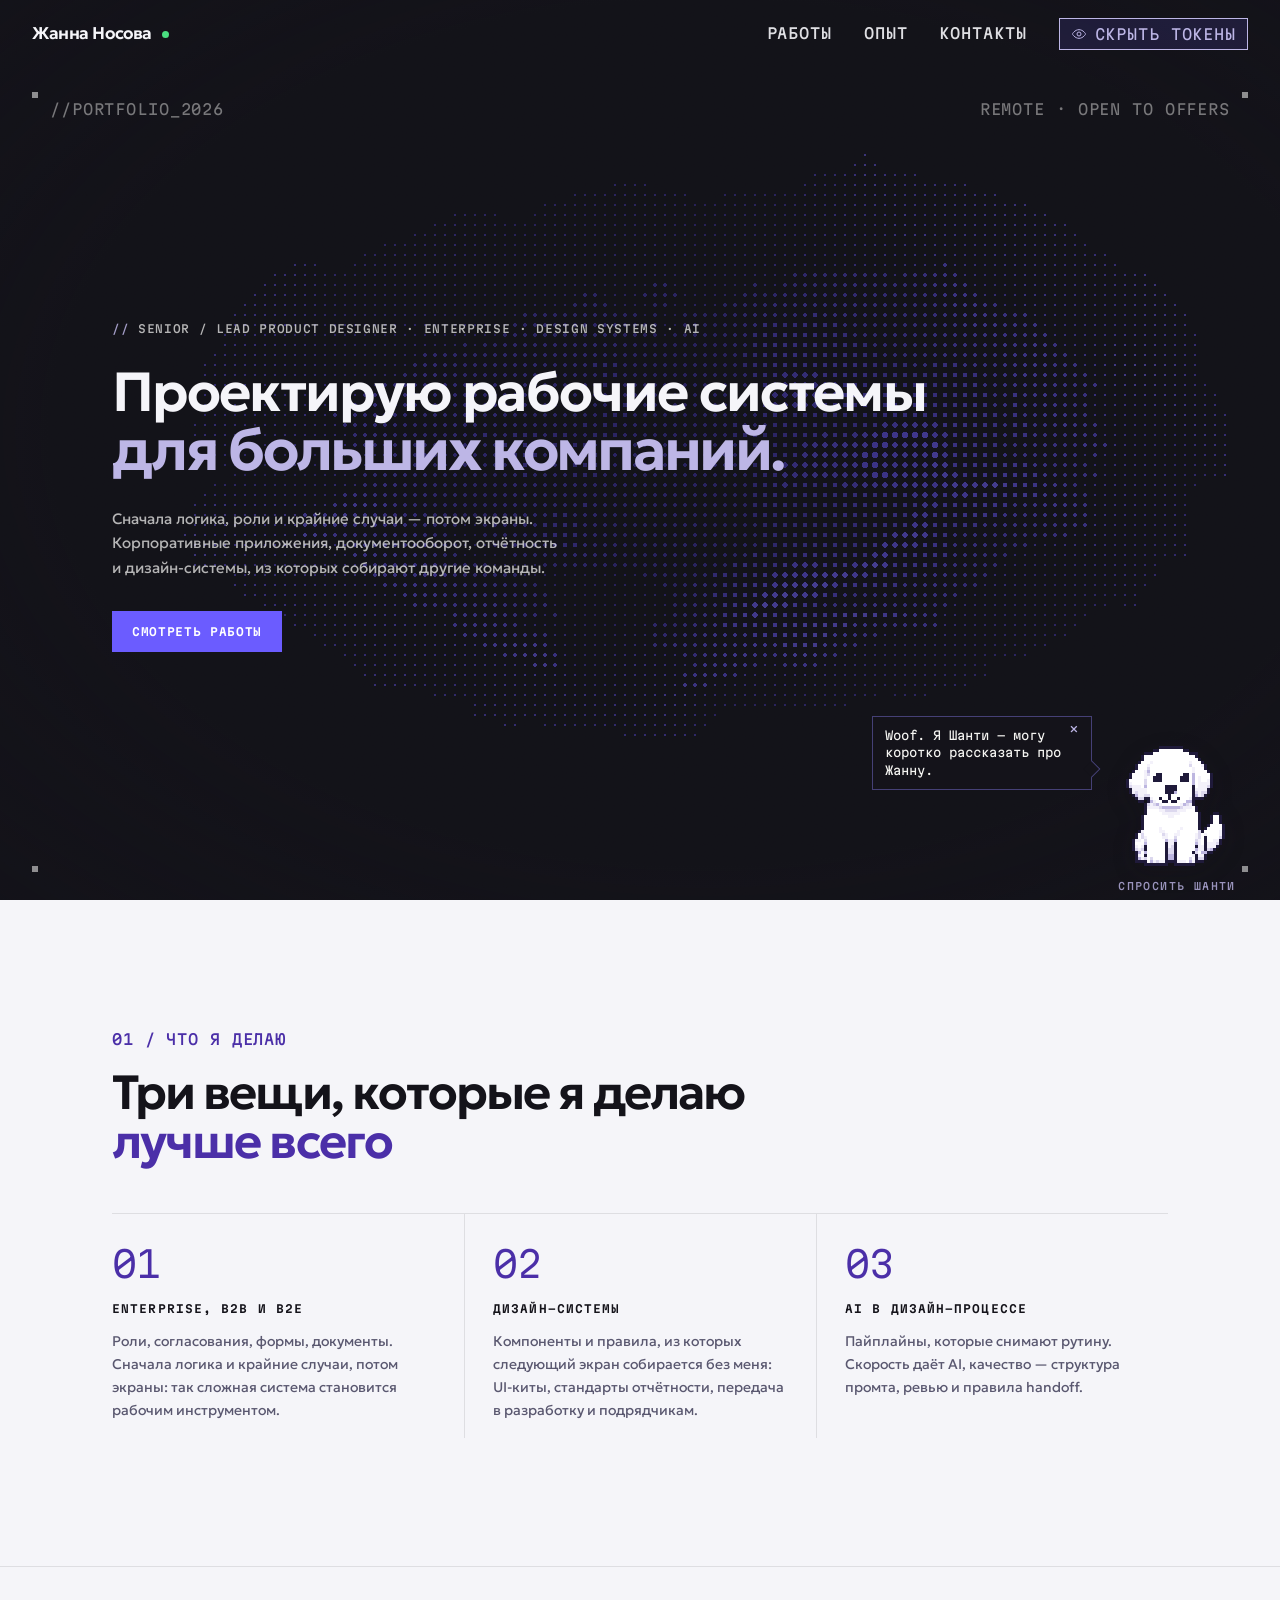
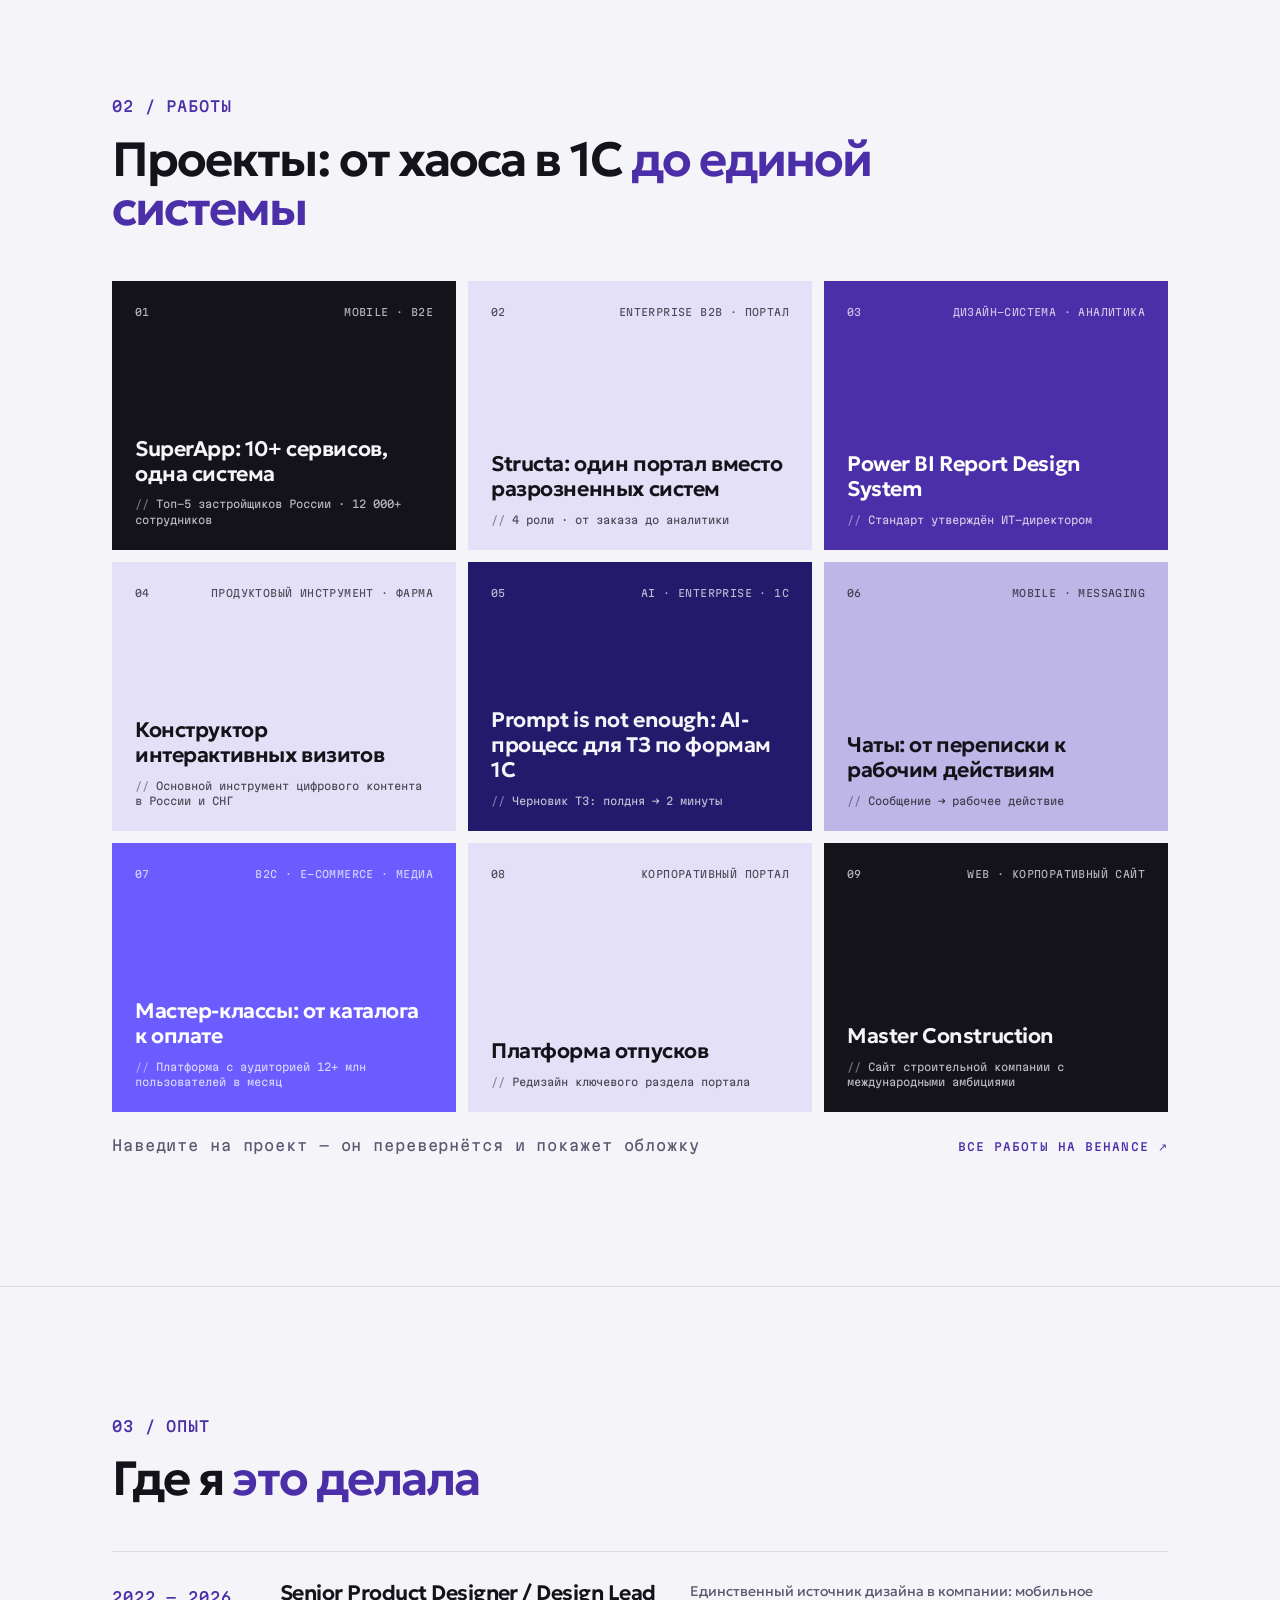
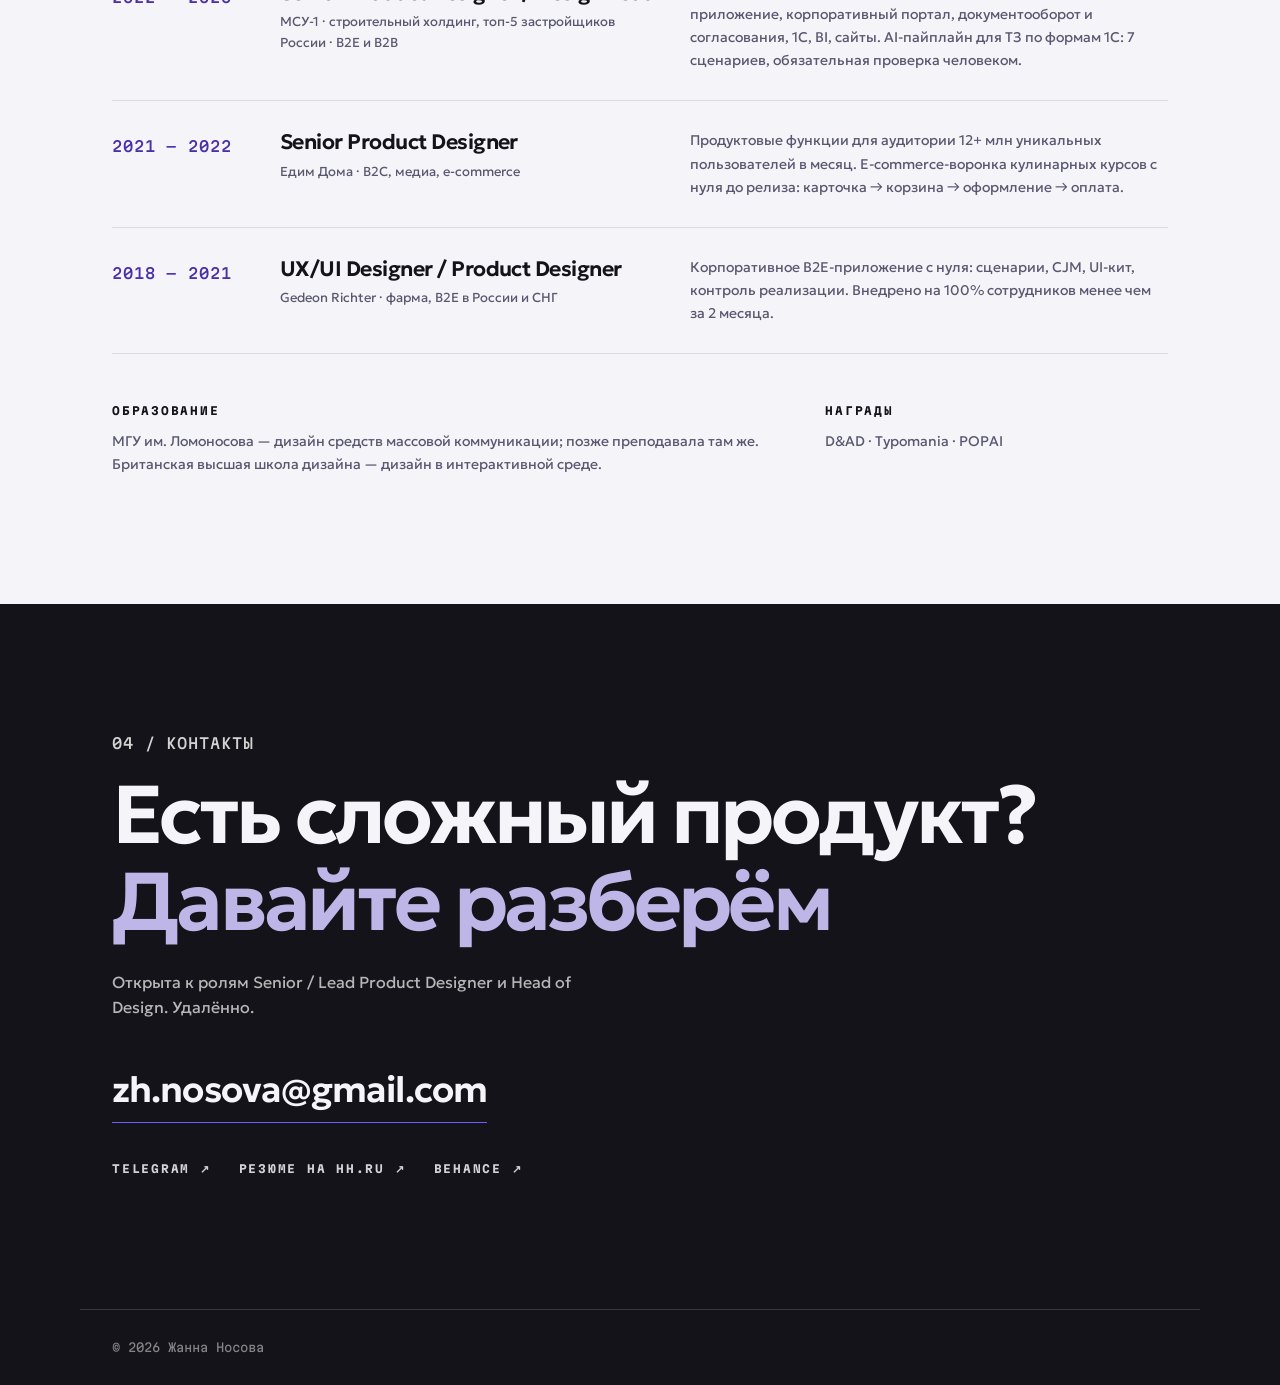
==== commit f7032d27: "Add files via upload" ====
--- a/index.html
+++ b/index.html
@@ -3,7 +3,11 @@
 <head>
 <meta charset="utf-8">
 <meta name="viewport" content="width=device-width, initial-scale=1">
-<title>[точки] Жанна Носова — Senior / Lead Product Designer</title>
+<title>Жанна Носова — Senior / Lead Product Designer</title>
+<meta property="og:type" content="website">
+<meta property="og:title" content="Жанна Носова — Senior / Lead Product Designer">
+<meta property="og:description" content="Проектирую рабочие системы для больших компаний: enterprise, B2B/B2E, дизайн-системы, AI в дизайн-процессе.">
+<meta property="og:url" content="https://zh8n.github.io/portfolio/">
 <meta name="description" content="Жанна Носова — продуктовый дизайнер уровня Senior / Lead. Enterprise, B2B/B2E, дизайн-системы, AI в дизайн-процессе.">
 <link rel="preconnect" href="https://fonts.googleapis.com">
 <link rel="preconnect" href="https://fonts.gstatic.com" crossorigin>
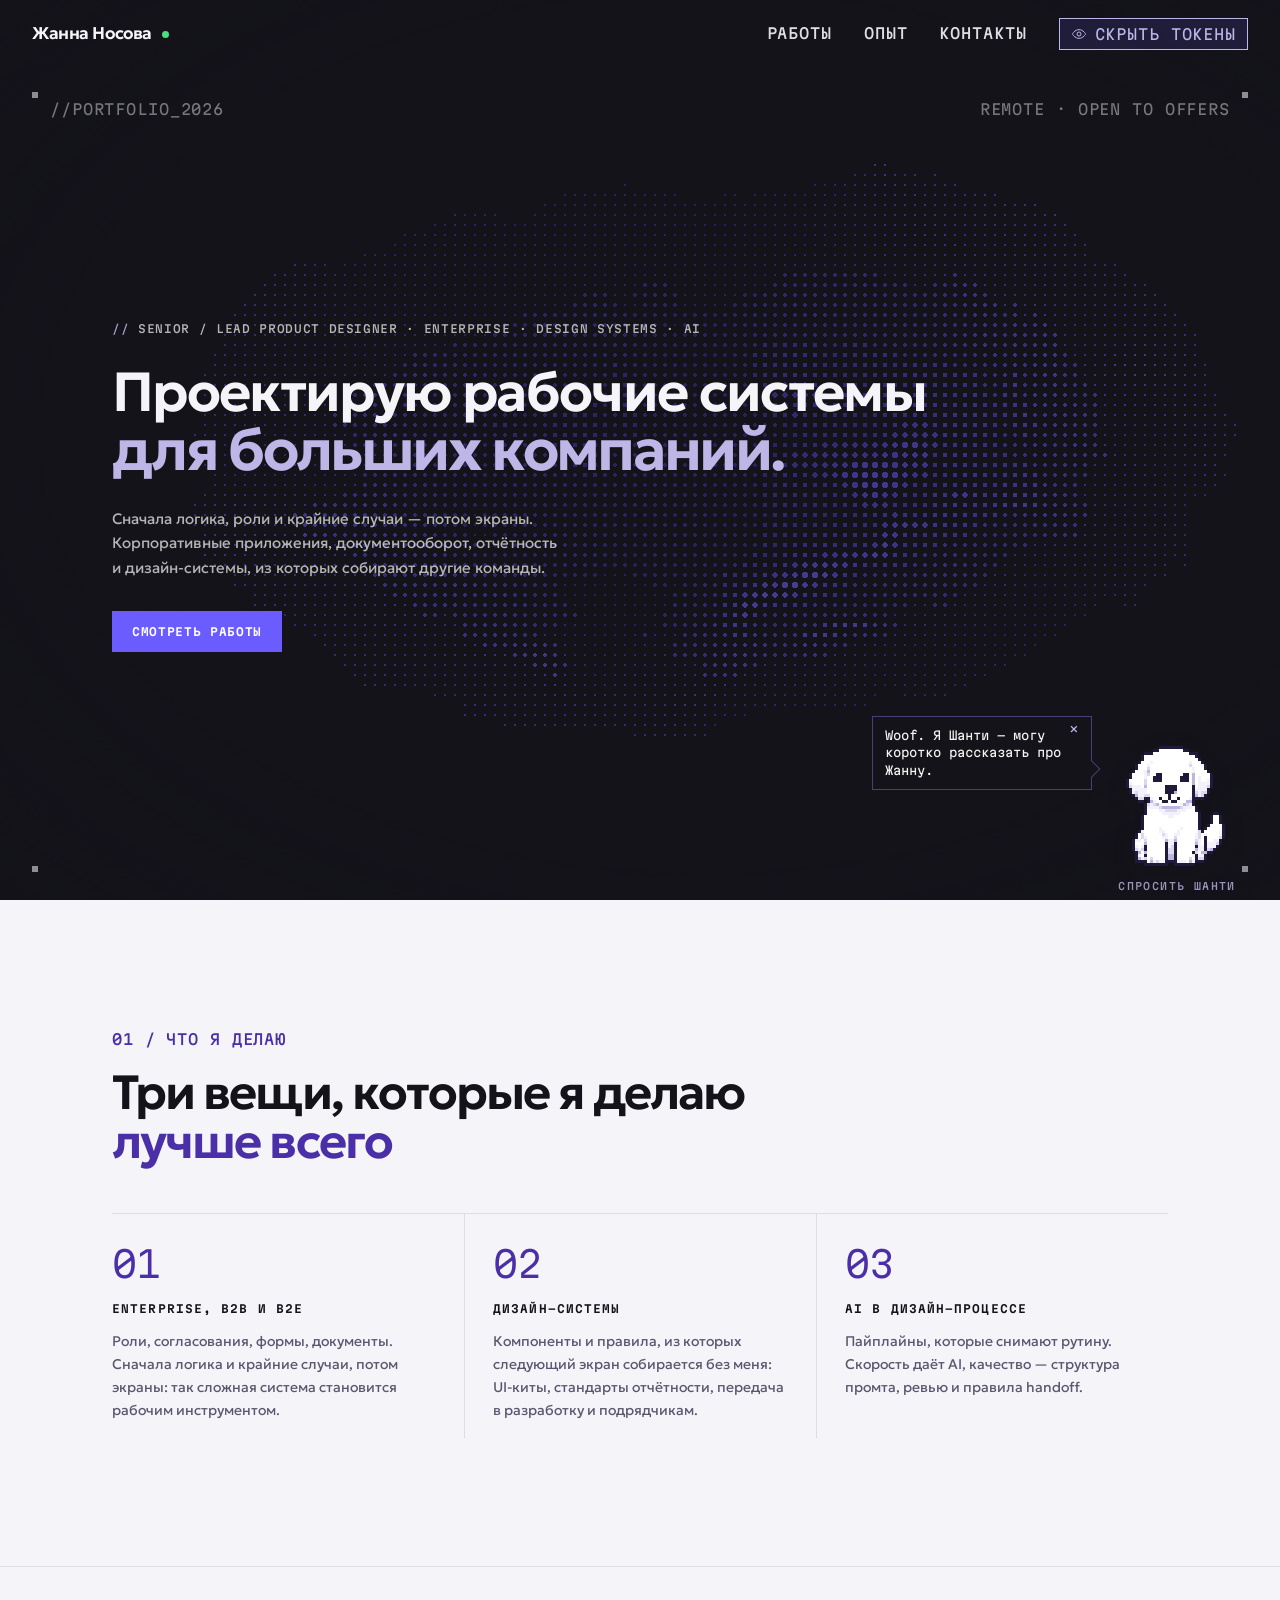
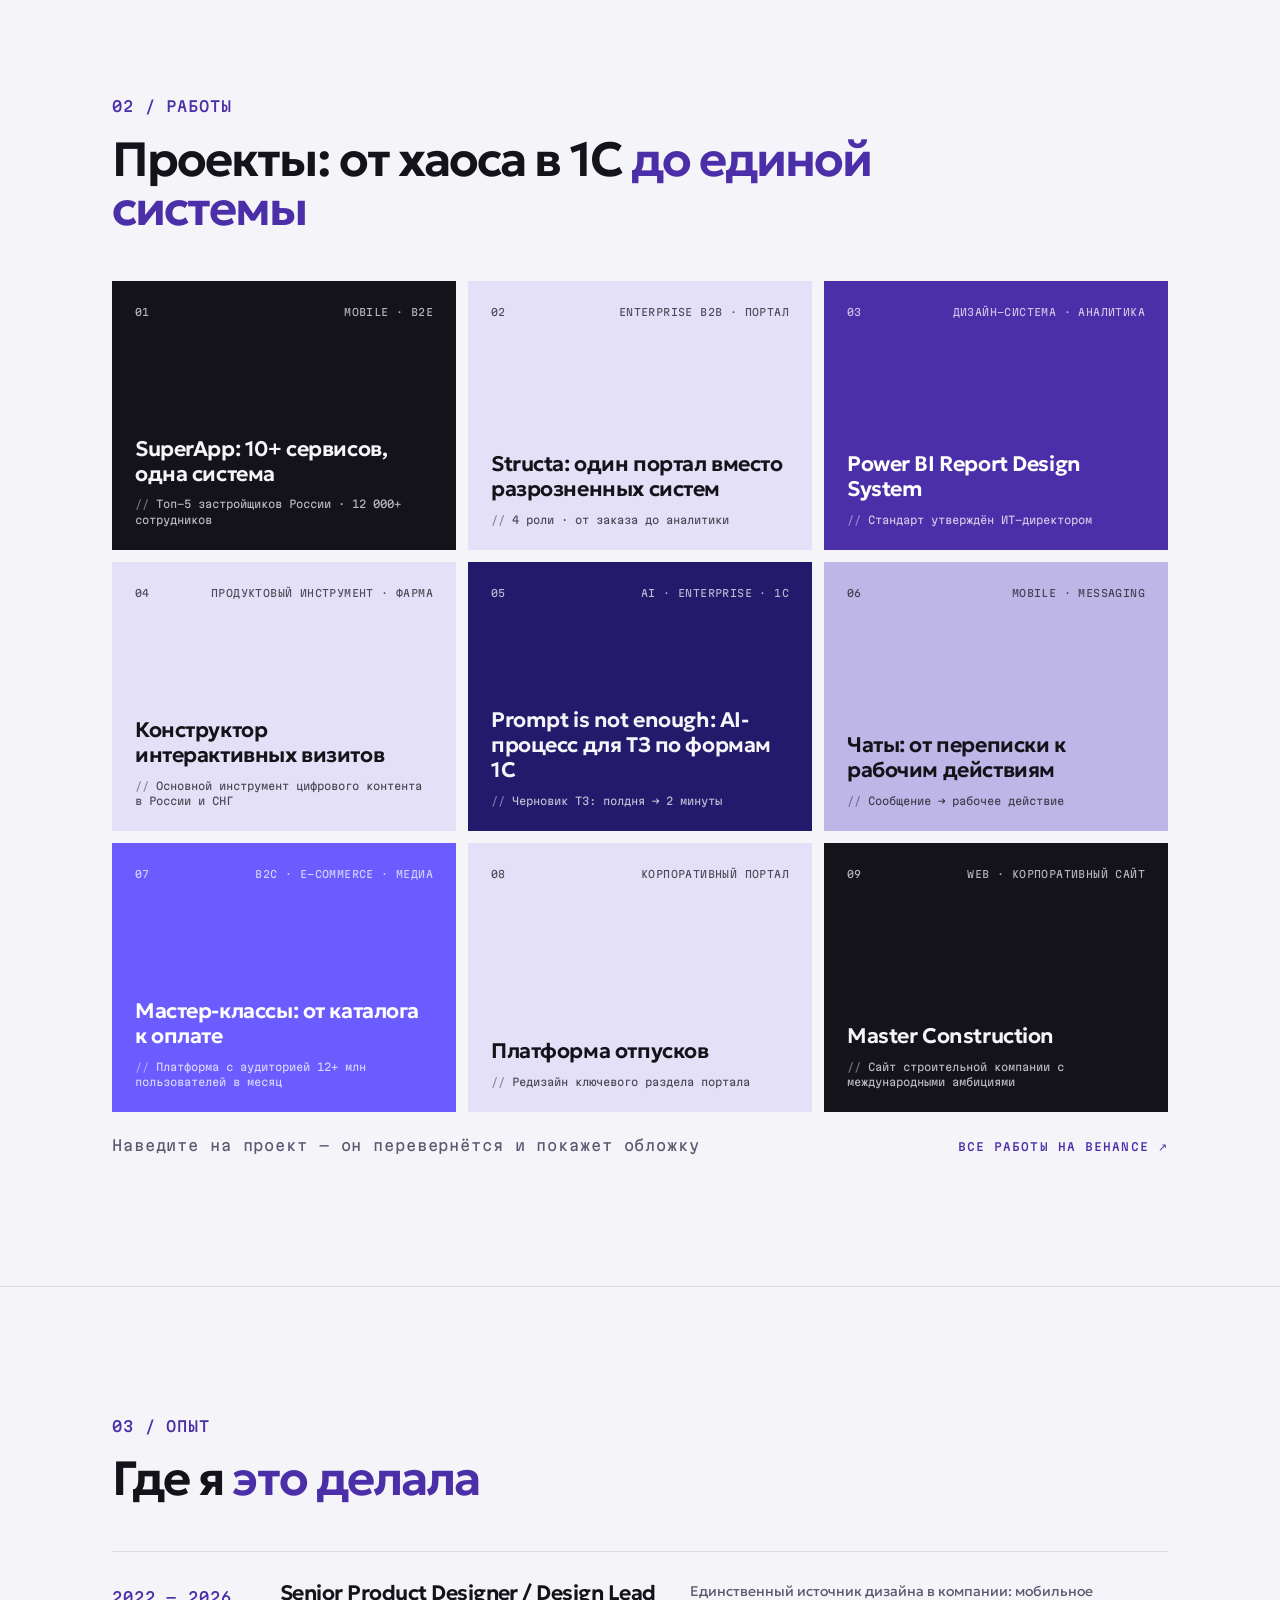
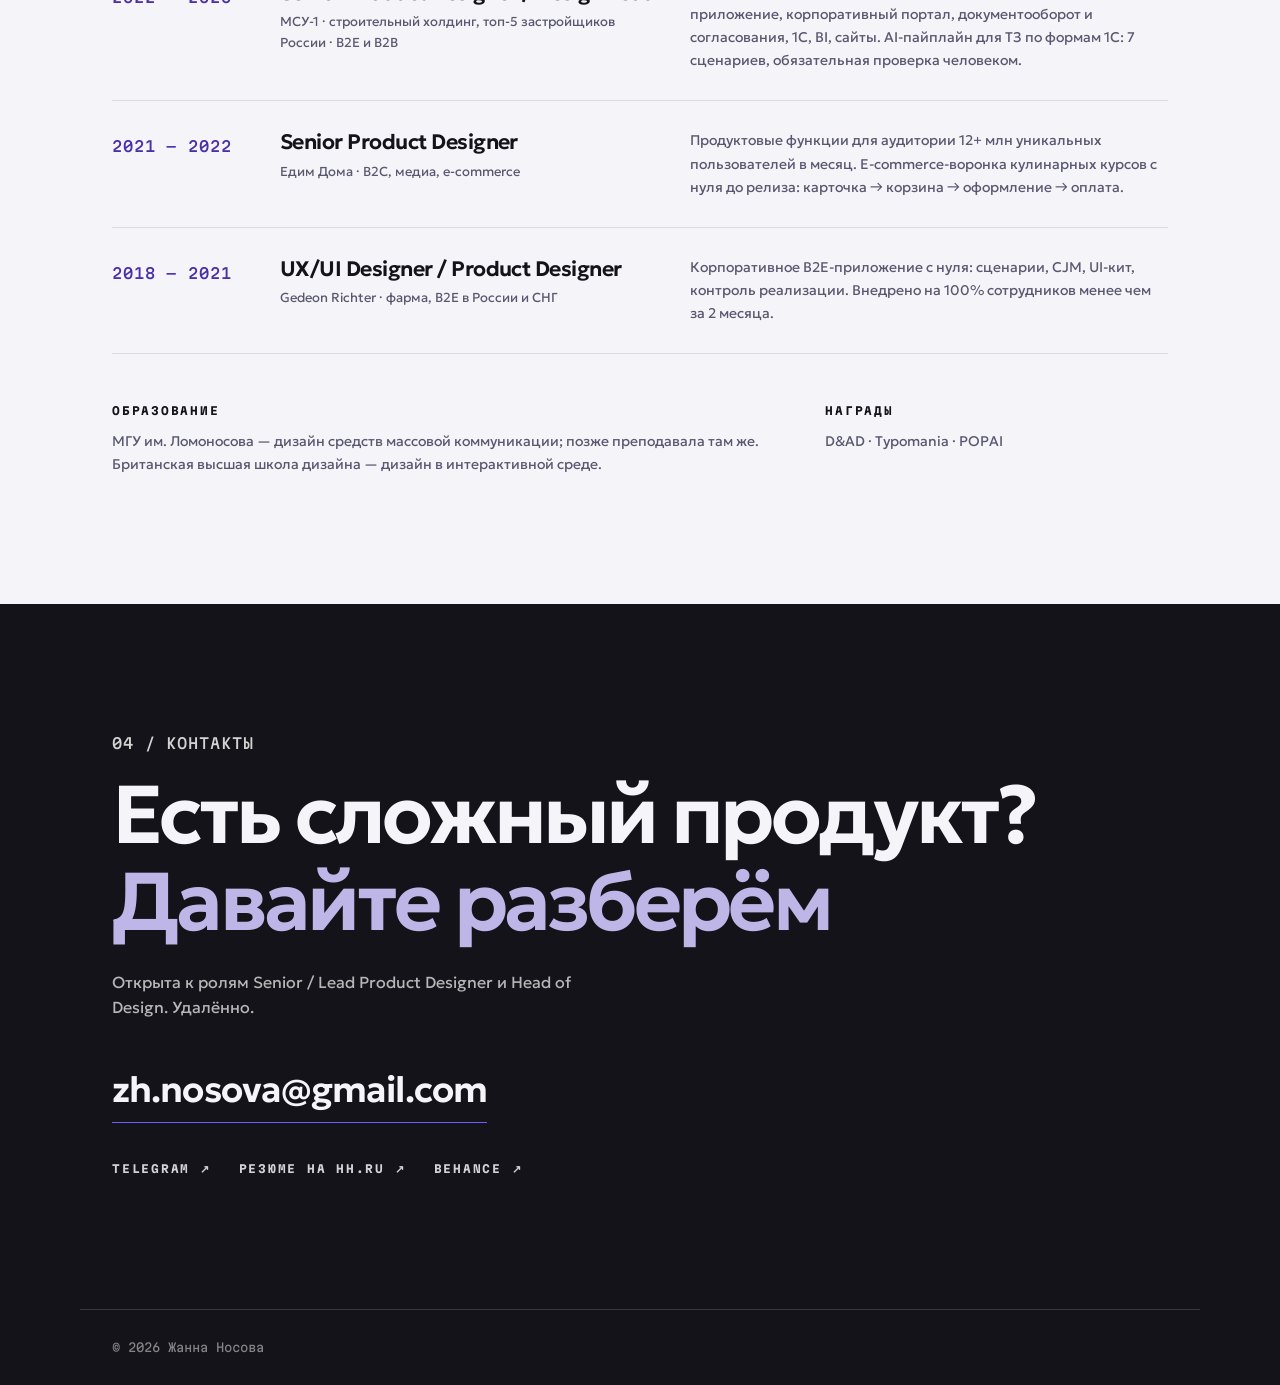
==== commit 3e61a249: "Add files via upload" ====
--- a/index.html
+++ b/index.html
@@ -1,6 +1,17 @@
 <!doctype html>
 <html lang="ru">
 <head>
+<!-- Yandex.Metrika counter -->
+<script type="text/javascript">
+   (function(m,e,t,r,i,k,a){m[i]=m[i]||function(){(m[i].a=m[i].a||[]).push(arguments)};
+   m[i].l=1*new Date();
+   for (var j = 0; j < document.scripts.length; j++) {if (document.scripts[j].src === r) { return; }}
+   k=e.createElement(t),a=e.getElementsByTagName(t)[0],k.async=1,k.src=r,a.parentNode.insertBefore(k,a)})
+   (window, document, "script", "https://mc.yandex.ru/metrika/tag.js?id=113089905", "ym");
+   ym(113089905, "init", {ssr:true, clickmap:true, referrer: document.referrer, url: location.href, accurateTrackBounce:true, trackLinks:true});
+</script>
+<noscript><div><img src="https://mc.yandex.ru/watch/113089905" style="position:absolute; left:-9999px;" alt="" /></div></noscript>
+<!-- /Yandex.Metrika counter -->
 <meta charset="utf-8">
 <meta name="viewport" content="width=device-width, initial-scale=1">
 <title>Жанна Носова — Senior / Lead Product Designer</title>
@@ -789,9 +800,10 @@
       else await say(it.a, it.l);
     });
   }
-  function askRole(k) { const r = ROLES[k]; run(r.q, async () => { mode = 'main'; await say(r.a, r.l); }); }
+  function askRole(k) { const r = ROLES[k]; goal('shanti_role'); run(r.q, async () => { mode = 'main'; await say(r.a, r.l); }); }
+  const goal = (g) => { try { window.ym && ym(113089905, 'reachGoal', g); } catch (e) {} };
   function open() {
-    panel.classList.add('is-open'); dog.setAttribute('aria-expanded', 'true'); clearTimeout(poseTimer); setPose('tilt'); tease.classList.remove('is-on'); ss('sh-teased', '1');
+    panel.classList.add('is-open'); dog.setAttribute('aria-expanded', 'true'); goal('shanti_open'); clearTimeout(poseTimer); setPose('tilt'); tease.classList.remove('is-on'); ss('sh-teased', '1');
     if (!started) { started = true; renderChips(); say('Woof. Я Шанти, ассистент этого сайта. Отвечаю только фактами. С чего начнём?'); }
     setTimeout(() => chips.querySelector('.sh-chip')?.focus({ preventScroll: true }), 50);
   }
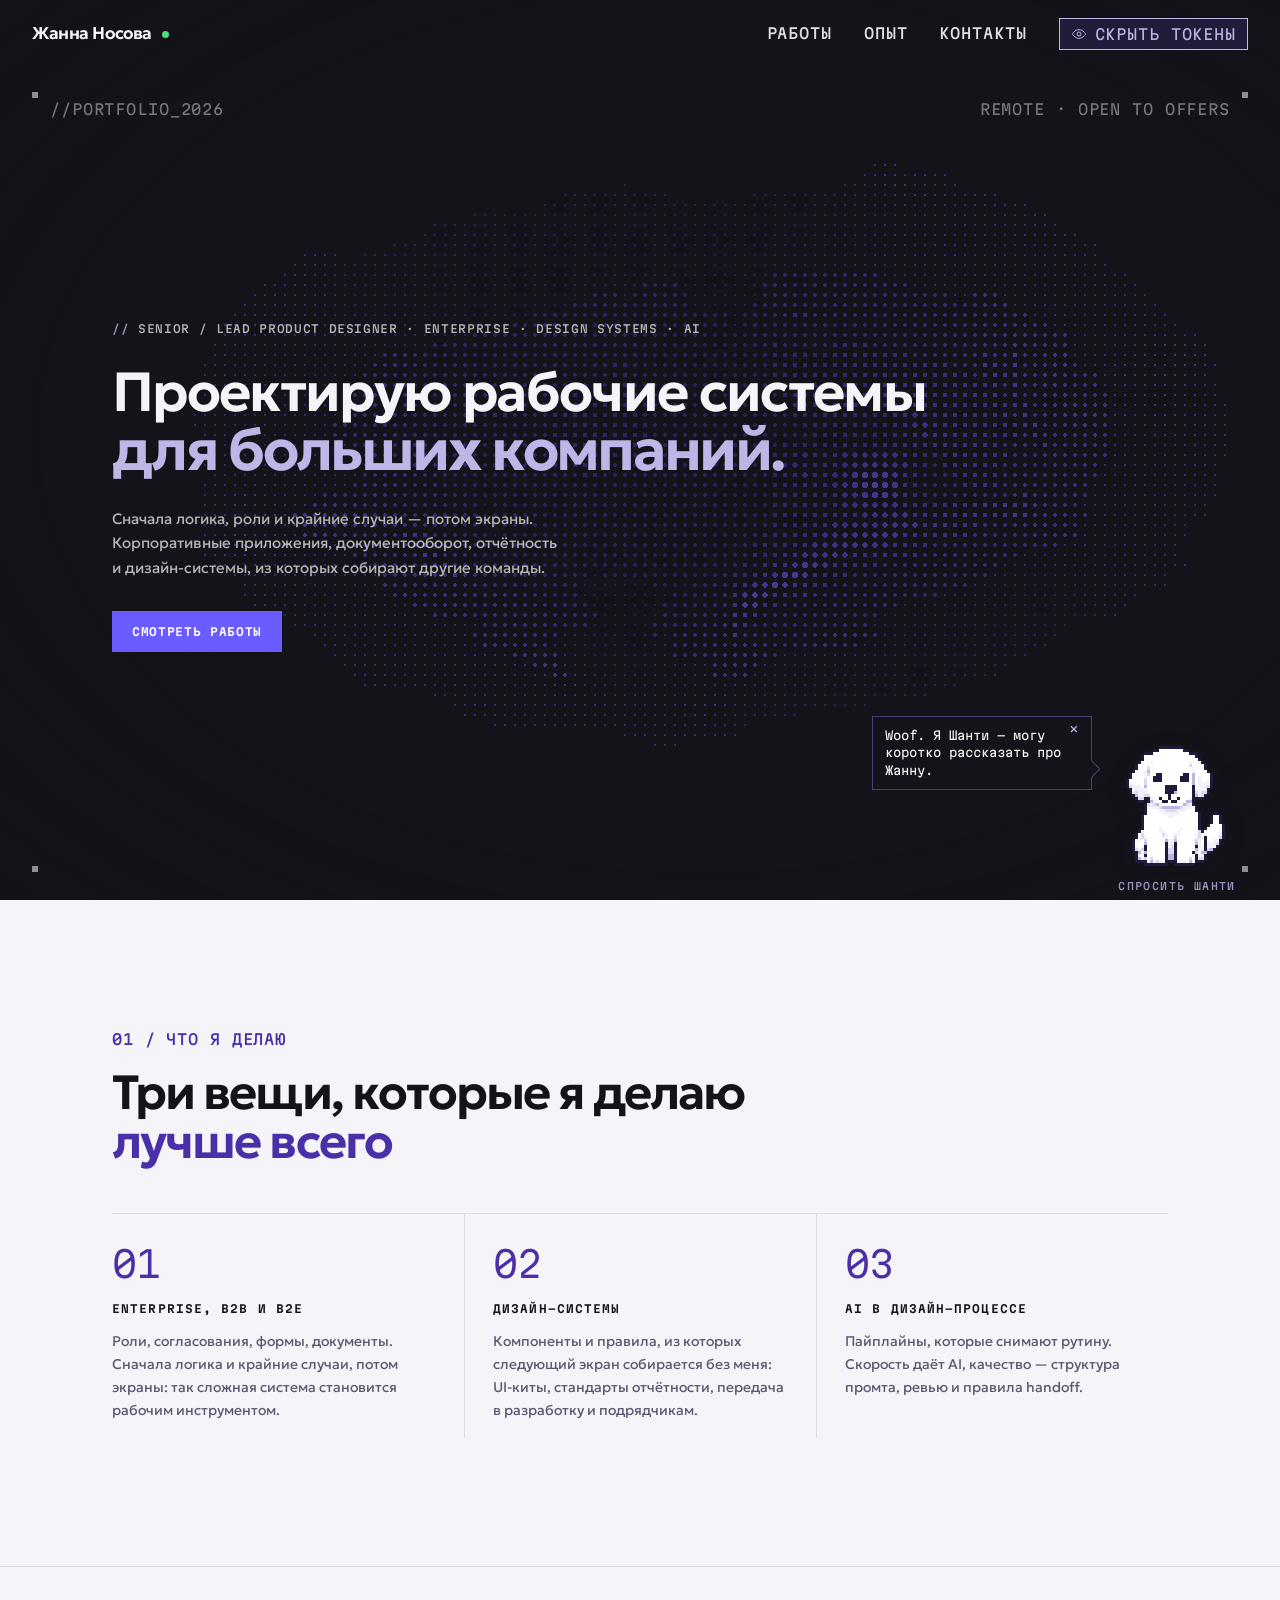
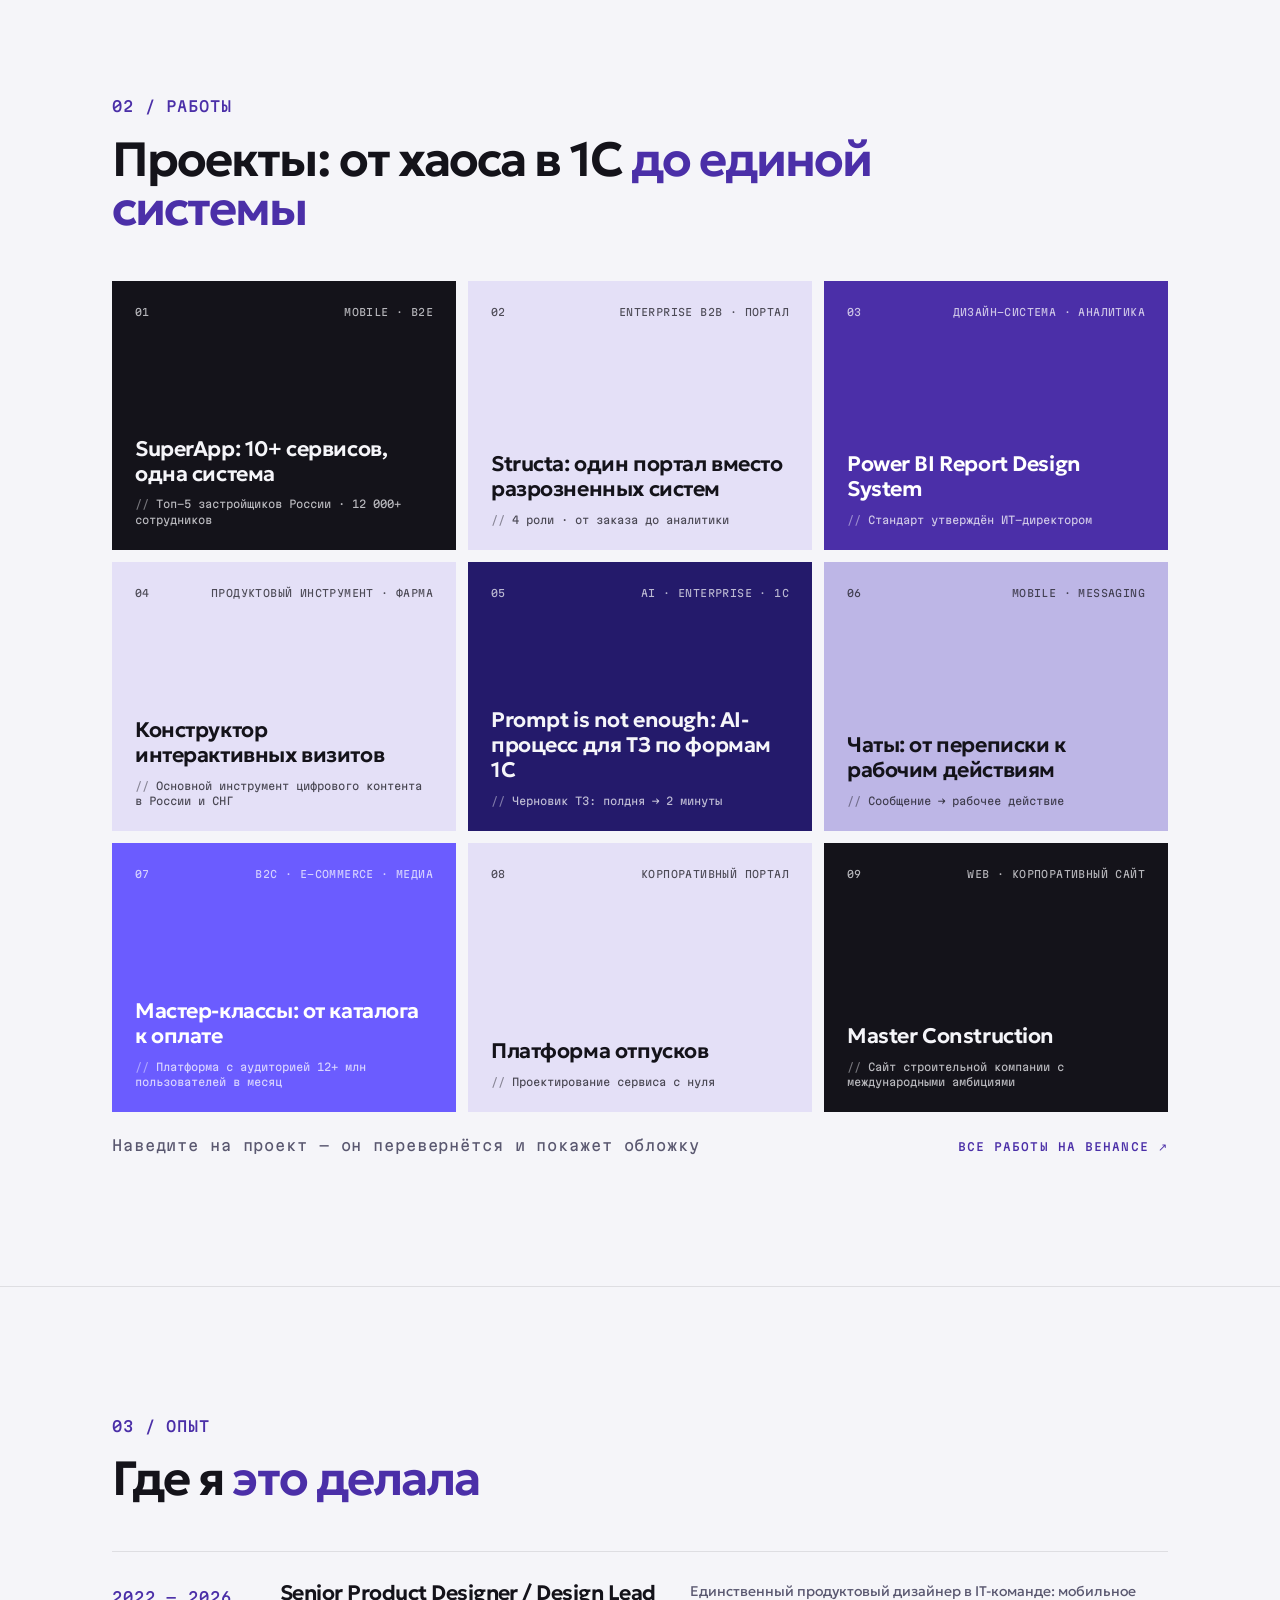
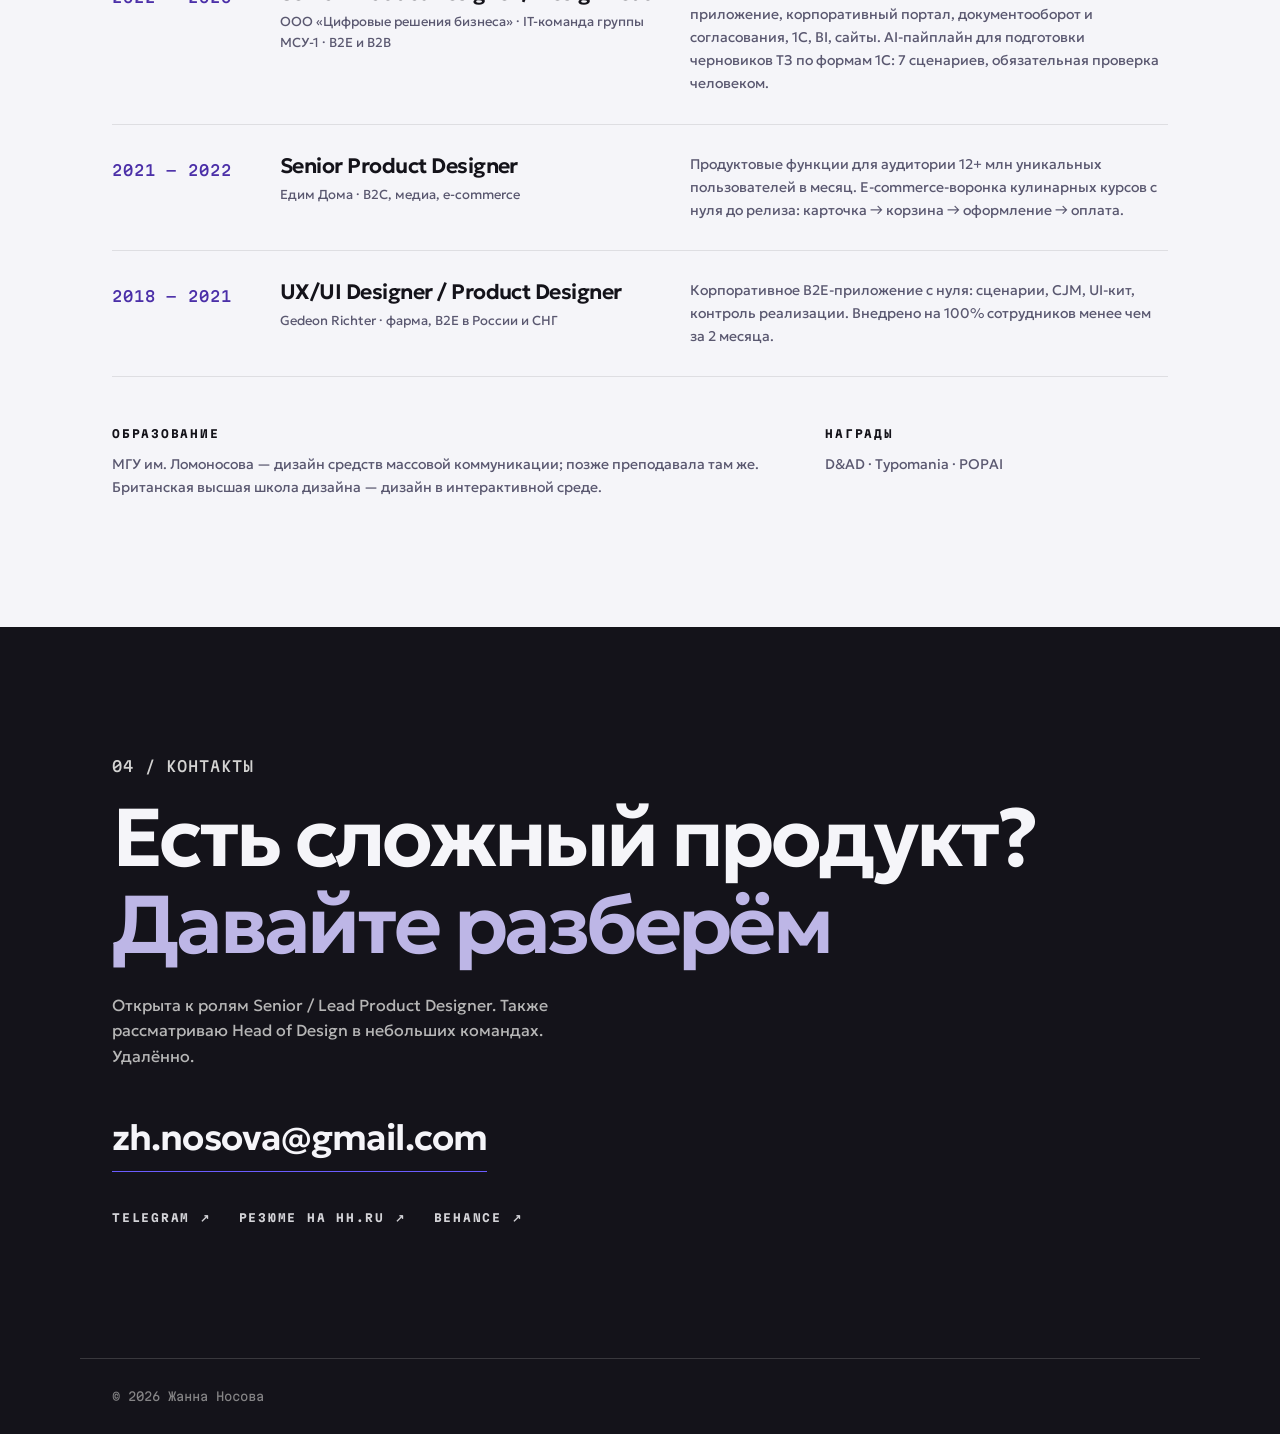
==== commit 8b33825e: "Refine portfolio positioning and experience copy" ====
--- a/index.html
+++ b/index.html
@@ -177,7 +177,7 @@
 <body class="soft">
 
 <header class="site-header" id="top">
-  <a class="logo" href="#top">Жанна Носова<span class="avail" data-tip="Открыта к предложениям · Senior / Lead / Head of Design"><i aria-hidden="true"></i><span class="sr">— открыта к предложениям</span></span></a>
+  <a class="logo" href="#top">Жанна Носова<span class="avail" data-tip="Открыта к предложениям · Senior / Lead · Head of Design в небольшой команде"><i aria-hidden="true"></i><span class="sr">— открыта к предложениям</span></span></a>
   <nav class="nav" aria-label="Основная навигация">
     <a href="#work">Работы</a>
     <a href="#experience">Опыт</a>
@@ -309,11 +309,11 @@
             <span class="tile__face tile__back"><img src="https://mir-s3-cdn-cf.behance.net/projects/808/531ca8253586225.Y3JvcCwxMDk2LDg1NywzNDQsODE.png" alt="Обложка кейса «Мастер-классы: от каталога к оплате»" loading="lazy"><span class="tile__cta">Открыть кейс на Behance ↗</span></span>
           </span>
         </a>
-        <a class="tile reveal" href="https://www.behance.net/gallery/236096103/Corporate-Portal-Enterprise-Task-Management-System" target="_blank" rel="noopener" style="--bg:#e4e0f7;--fg:#14131a" aria-label="Платформа отпусков — Редизайн ключевого раздела портала">
+        <a class="tile reveal" href="https://www.behance.net/gallery/236096103/Corporate-Portal-Enterprise-Task-Management-System" target="_blank" rel="noopener" style="--bg:#e4e0f7;--fg:#14131a" aria-label="Платформа отпусков — Проектирование сервиса с нуля">
           <span class="tile__in">
             <span class="tile__face tile__front">
               <span class="tile__top"><span class="tile__num">08</span><span class="tile__tag">Корпоративный портал</span></span>
-              <span class="tile__bottom"><span class="tile__title">Платформа отпусков</span><span class="tile__fact">Редизайн ключевого раздела портала</span></span>
+              <span class="tile__bottom"><span class="tile__title">Платформа отпусков</span><span class="tile__fact">Проектирование сервиса с нуля</span></span>
             </span>
             <span class="tile__face tile__back"><img src="https://mir-s3-cdn-cf.behance.net/projects/808/d8642d236096103.Y3JvcCwzMDY4LDI0MDAsNjgsMA.png" alt="Обложка кейса «Платформа отпусков»" loading="lazy"><span class="tile__cta">Открыть кейс на Behance ↗</span></span>
           </span>
@@ -343,9 +343,9 @@
           <span class="job__years">2022 — 2026</span>
           <div>
             <h3 class="job__role">Senior Product Designer / Design Lead</h3>
-            <p class="job__company">МСУ-1 · строительный холдинг, топ-5 застройщиков России · B2E и B2B</p>
+            <p class="job__company">ООО «Цифровые решения бизнеса» · IT-команда группы МСУ-1 · B2E и B2B</p>
           </div>
-          <p class="job__text">Единственный источник дизайна в компании: мобильное приложение, корпоративный портал, документооборот и согласования, 1С, BI, сайты. AI-пайплайн для ТЗ по формам 1С: 7 сценариев, обязательная проверка человеком.</p>
+          <p class="job__text">Единственный продуктовый дизайнер в IT-команде: мобильное приложение, корпоративный портал, документооборот и согласования, 1С, BI, сайты. AI-пайплайн для подготовки черновиков ТЗ по формам 1С: 7 сценариев, обязательная проверка человеком.</p>
         </li>
         <li class="job reveal">
           <span class="job__years">2021 — 2022</span>
@@ -383,7 +383,7 @@
     <div class="container">
       <p class="eyebrow eyebrow--light reveal">04 / Контакты</p>
       <h2 class="contact__title reveal">Есть сложный продукт? <em>Давайте разберём</em></h2>
-      <p class="contact__lead reveal">Открыта к ролям Senior / Lead Product Designer и Head of Design. Удалённо.</p>
+      <p class="contact__lead reveal">Открыта к ролям Senior / Lead Product Designer. Также рассматриваю Head of Design в небольших командах. Удалённо.</p>
       <a class="contact__mail reveal" href="mailto:zh.nosova@gmail.com">zh.nosova@gmail.com</a>
       <ul class="contact__links reveal">
         <li><a href="https://t.me/zhanna8n" target="_blank" rel="noopener">Telegram ↗</a></li>
@@ -722,12 +722,12 @@
     { q: 'Как она работает', a: 'Сначала логика, роли и крайние случаи, потом экраны. Пустые состояния и ошибки — часть макета, а не «потом».' },
     { q: 'Сменить тему', skin: true },
     { q: 'Ты настоящая?', a: 'Да. В жизни я белоснежный ретривер. Здесь — в цветах бренда.' },
-    { q: 'Как связаться', a: 'Открыта к ролям Senior / Lead / Head of Design, удалённо.', l: [['Почта', 'mailto:zh.nosova@gmail.com'], ['Telegram', 'https://t.me/zhanna8n']] }
+    { q: 'Как связаться', a: 'Открыта к ролям Senior / Lead Product Designer. Также рассматриваю Head of Design в небольших командах, удалённо.', l: [['Почта', 'mailto:zh.nosova@gmail.com'], ['Telegram', 'https://t.me/zhanna8n']] }
   ];
   const CONTACT = [['Написать', 'mailto:zh.nosova@gmail.com'], ['Telegram', 'https://t.me/zhanna8n']];
   const ROLES = [
     { q: 'Product Designer', a: 'End-to-end от сценария до релиза: мобильный B2E SuperApp для 12 000+ сотрудников и e-commerce-воронка мастер-классов для аудитории 12+ млн в месяц. Начните с SuperApp.', l: [['Кейс SuperApp', 'case-superapp.html']].concat(CONTACT) },
-    { q: 'Lead / Head of Design', a: 'Единственный дизайнер строительного холдинга из топ-5: SuperApp, порталы, сайт и документооборот. Ставила задачи и принимала работу подрядчиков, согласовывала стандарты с ИТ-директором. Начните с SuperApp.', l: [['Кейс SuperApp', 'case-superapp.html']].concat(CONTACT) },
+    { q: 'Lead / Head of Design', a: 'Рассматриваю Head of Design в небольшой команде, если роль предполагает hands-on работу с продуктом, организацию дизайн-процесса и координацию дизайнеров или подрядчиков. Мой опыт — самостоятельное ведение сложных цифровых продуктов и дизайн-ревью. Начните с SuperApp.', l: [['Кейс SuperApp', 'case-superapp.html']].concat(CONTACT) },
     { q: 'Design Systems', a: 'UI-кит на 950+ компонентов, по которому работали команда и подрядчики, и стандарт отчётности Power BI для всех команд компании. Начните с Power BI.', l: [['Power BI на Behance', BE + '254729261/Power-BI-Report-Design-System']].concat(CONTACT) }
   ];
   const SKINS = ['snow', 'lavender', 'violet'];
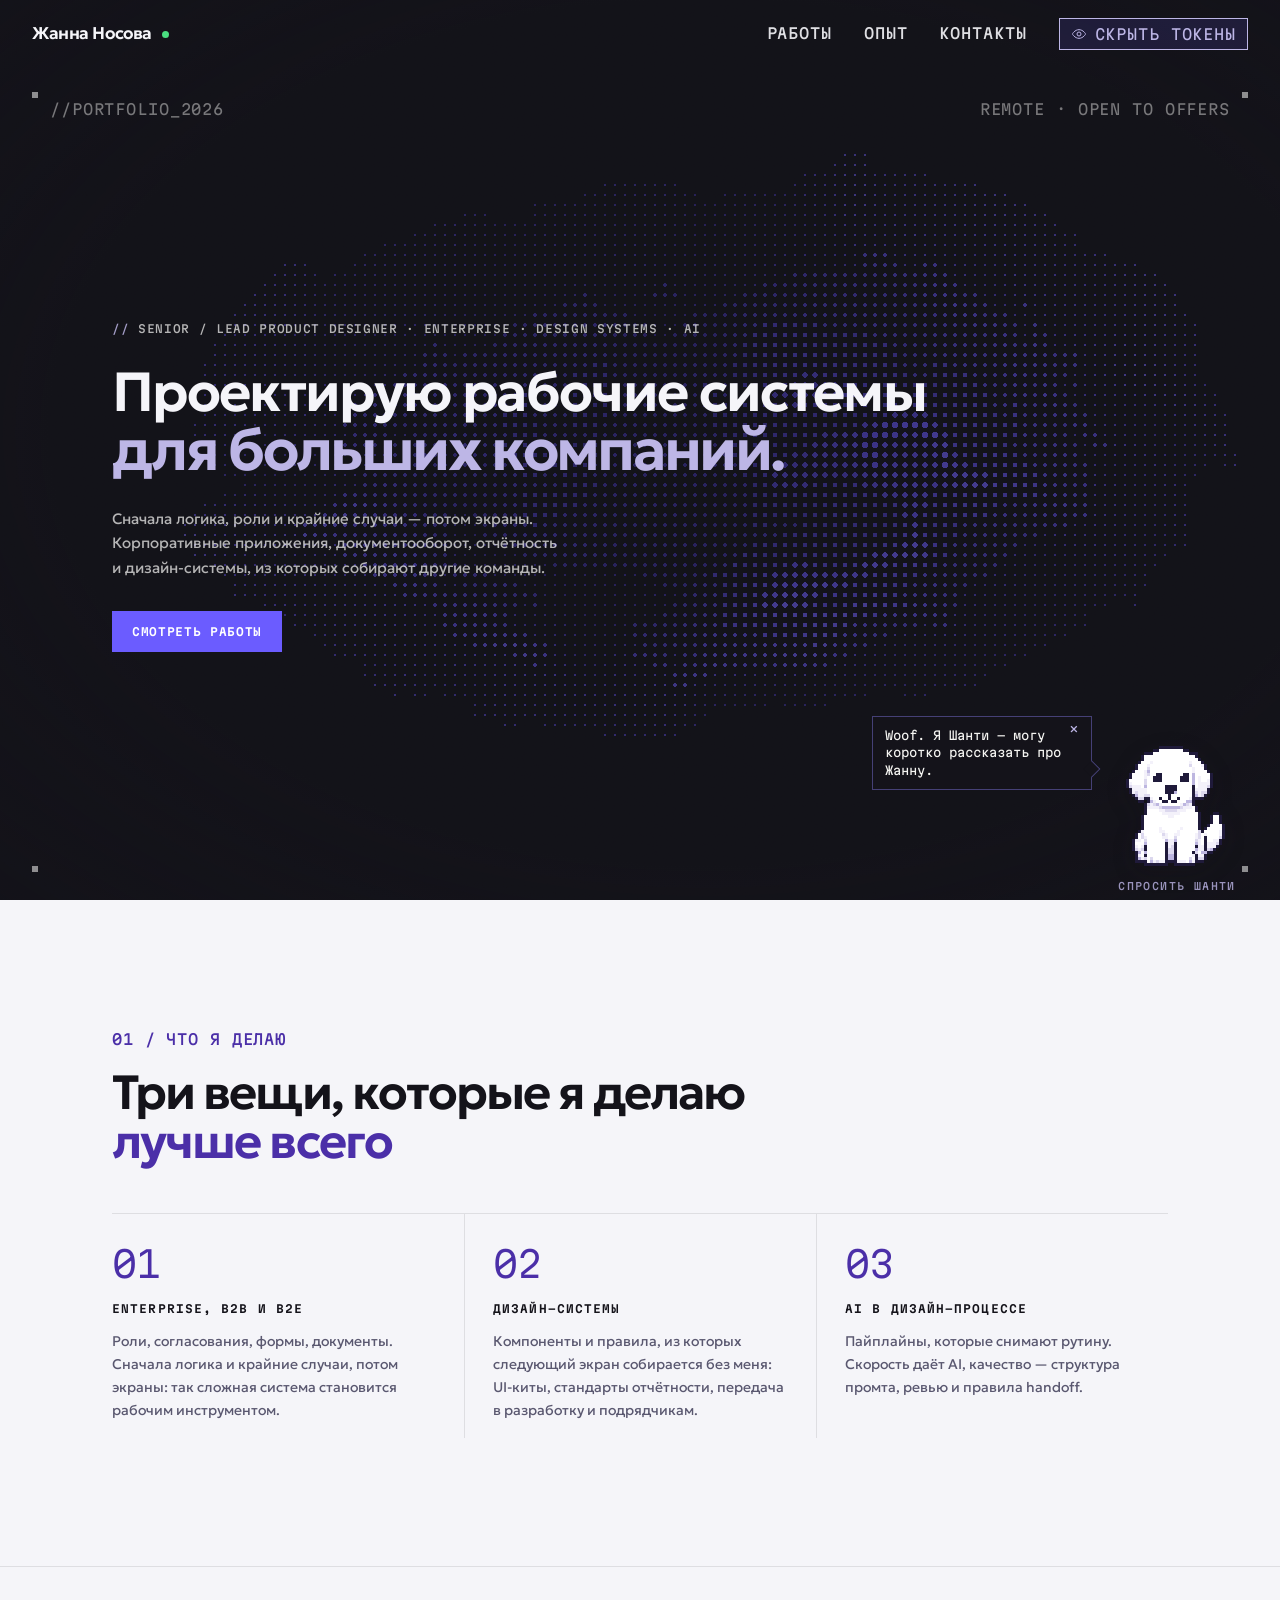
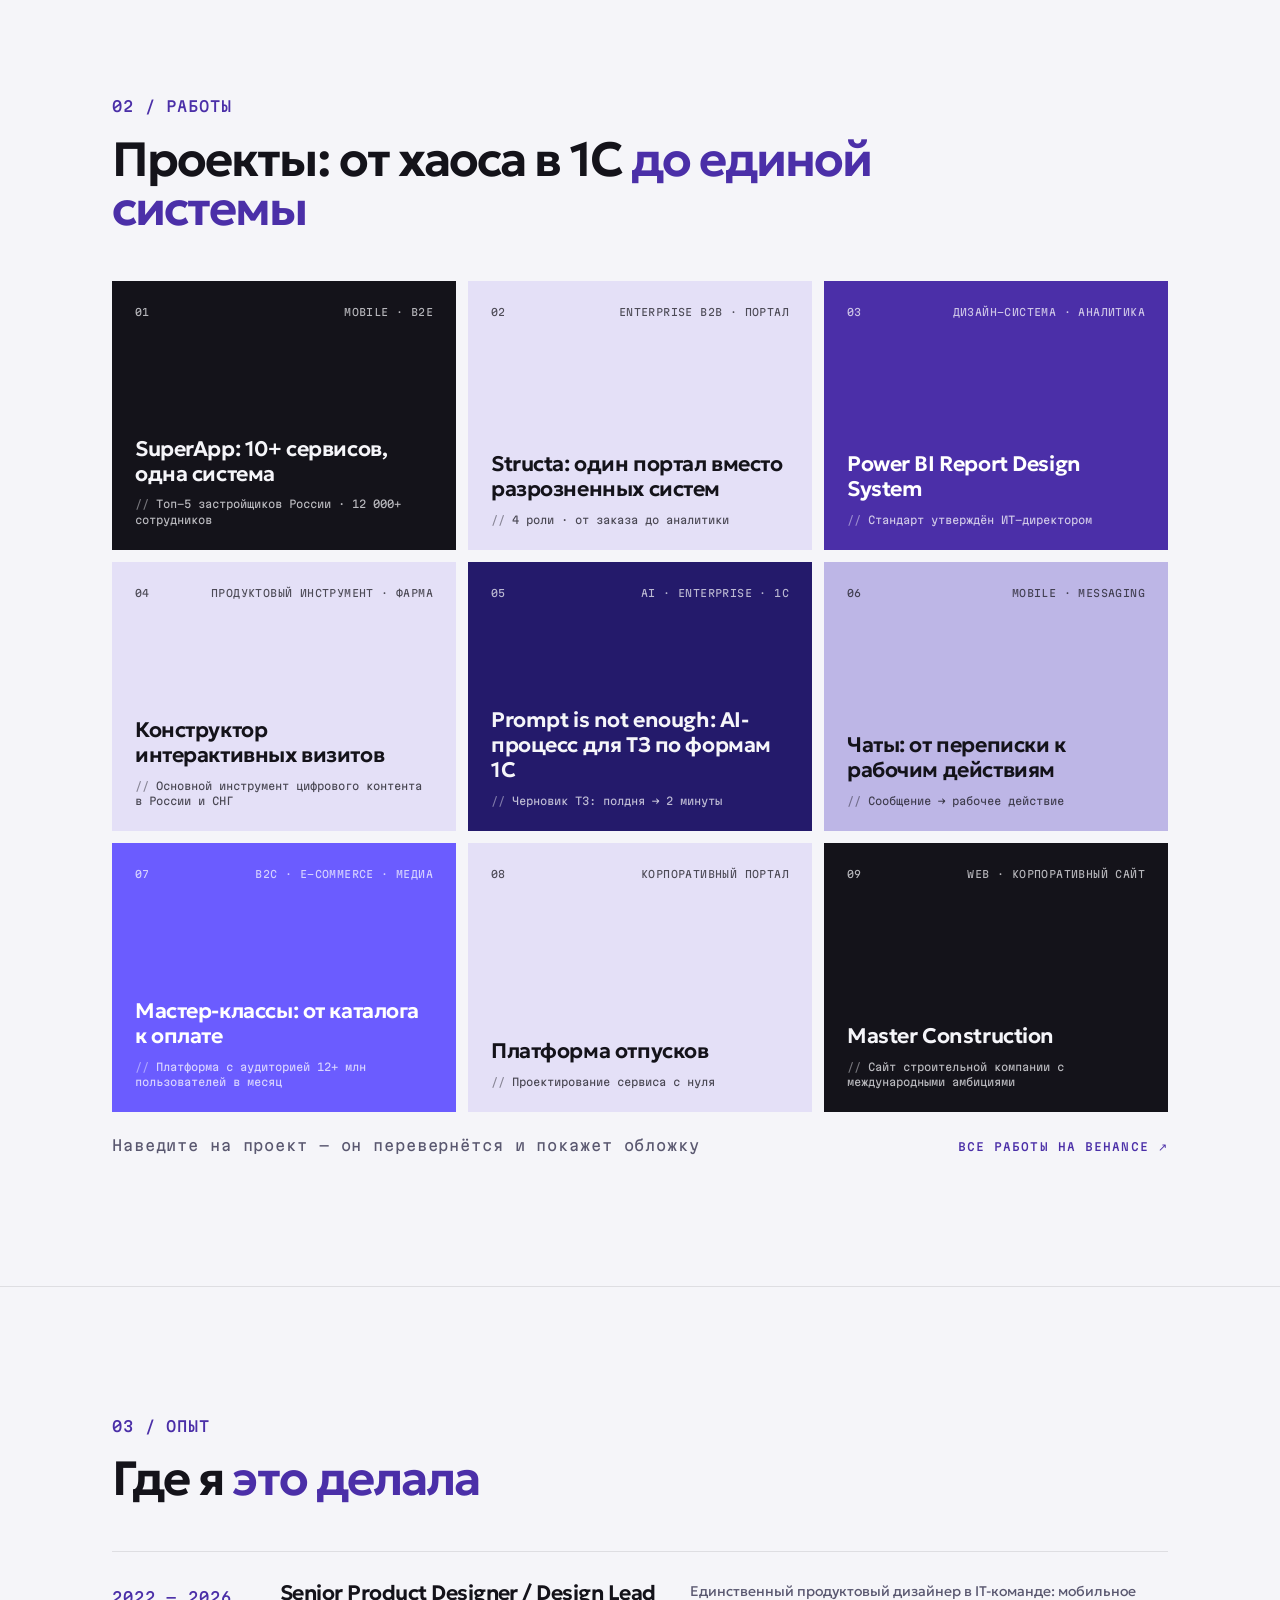
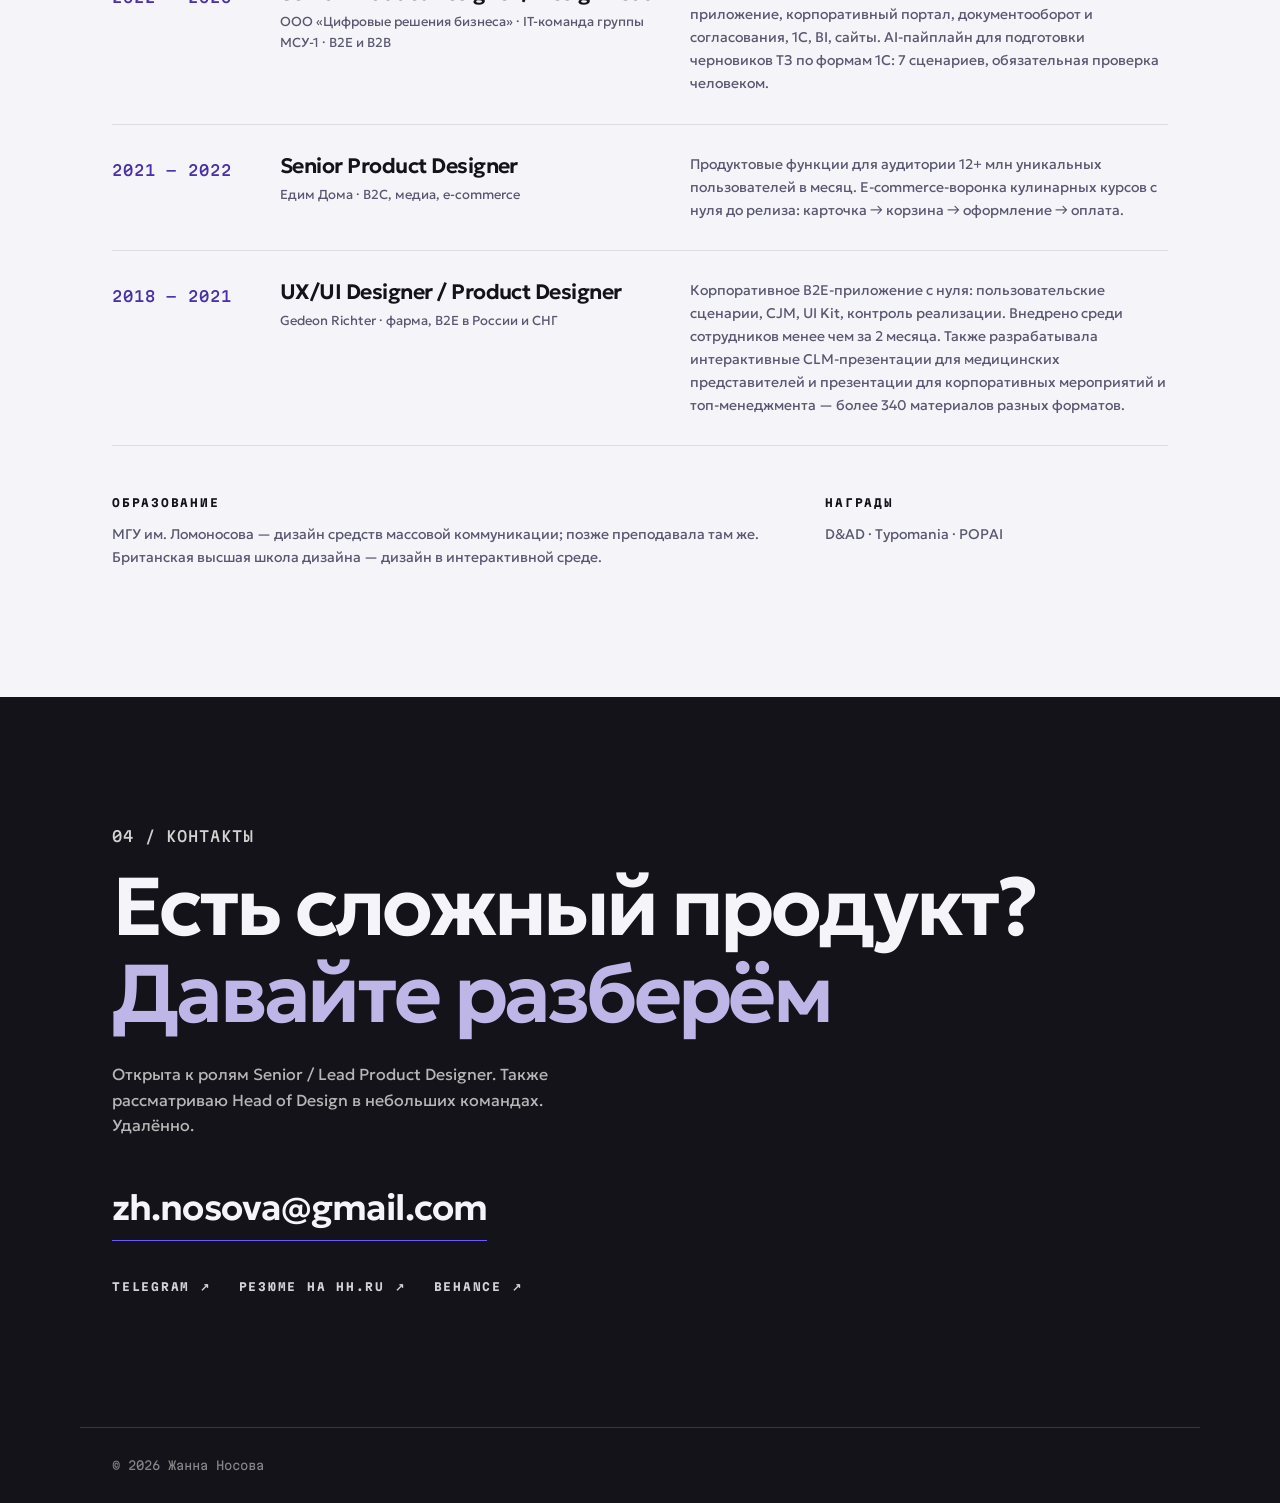
==== commit ca9f3ff0: "Add pharmaceutical and executive presentation experience" ====
--- a/index.html
+++ b/index.html
@@ -361,7 +361,7 @@
             <h3 class="job__role">UX/UI Designer / Product Designer</h3>
             <p class="job__company">Gedeon Richter · фарма, B2E в России и СНГ</p>
           </div>
-          <p class="job__text">Корпоративное B2E-приложение с нуля: сценарии, CJM, UI-кит, контроль реализации. Внедрено на 100% сотрудников менее чем за 2 месяца.</p>
+          <p class="job__text">Корпоративное B2E-приложение с нуля: пользовательские сценарии, CJM, UI Kit, контроль реализации. Внедрено среди сотрудников менее чем за 2 месяца. Также разрабатывала интерактивные CLM-презентации для медицинских представителей и презентации для корпоративных мероприятий и топ-менеджмента — более 340 материалов разных форматов.</p>
         </li>
       </ol>
 
